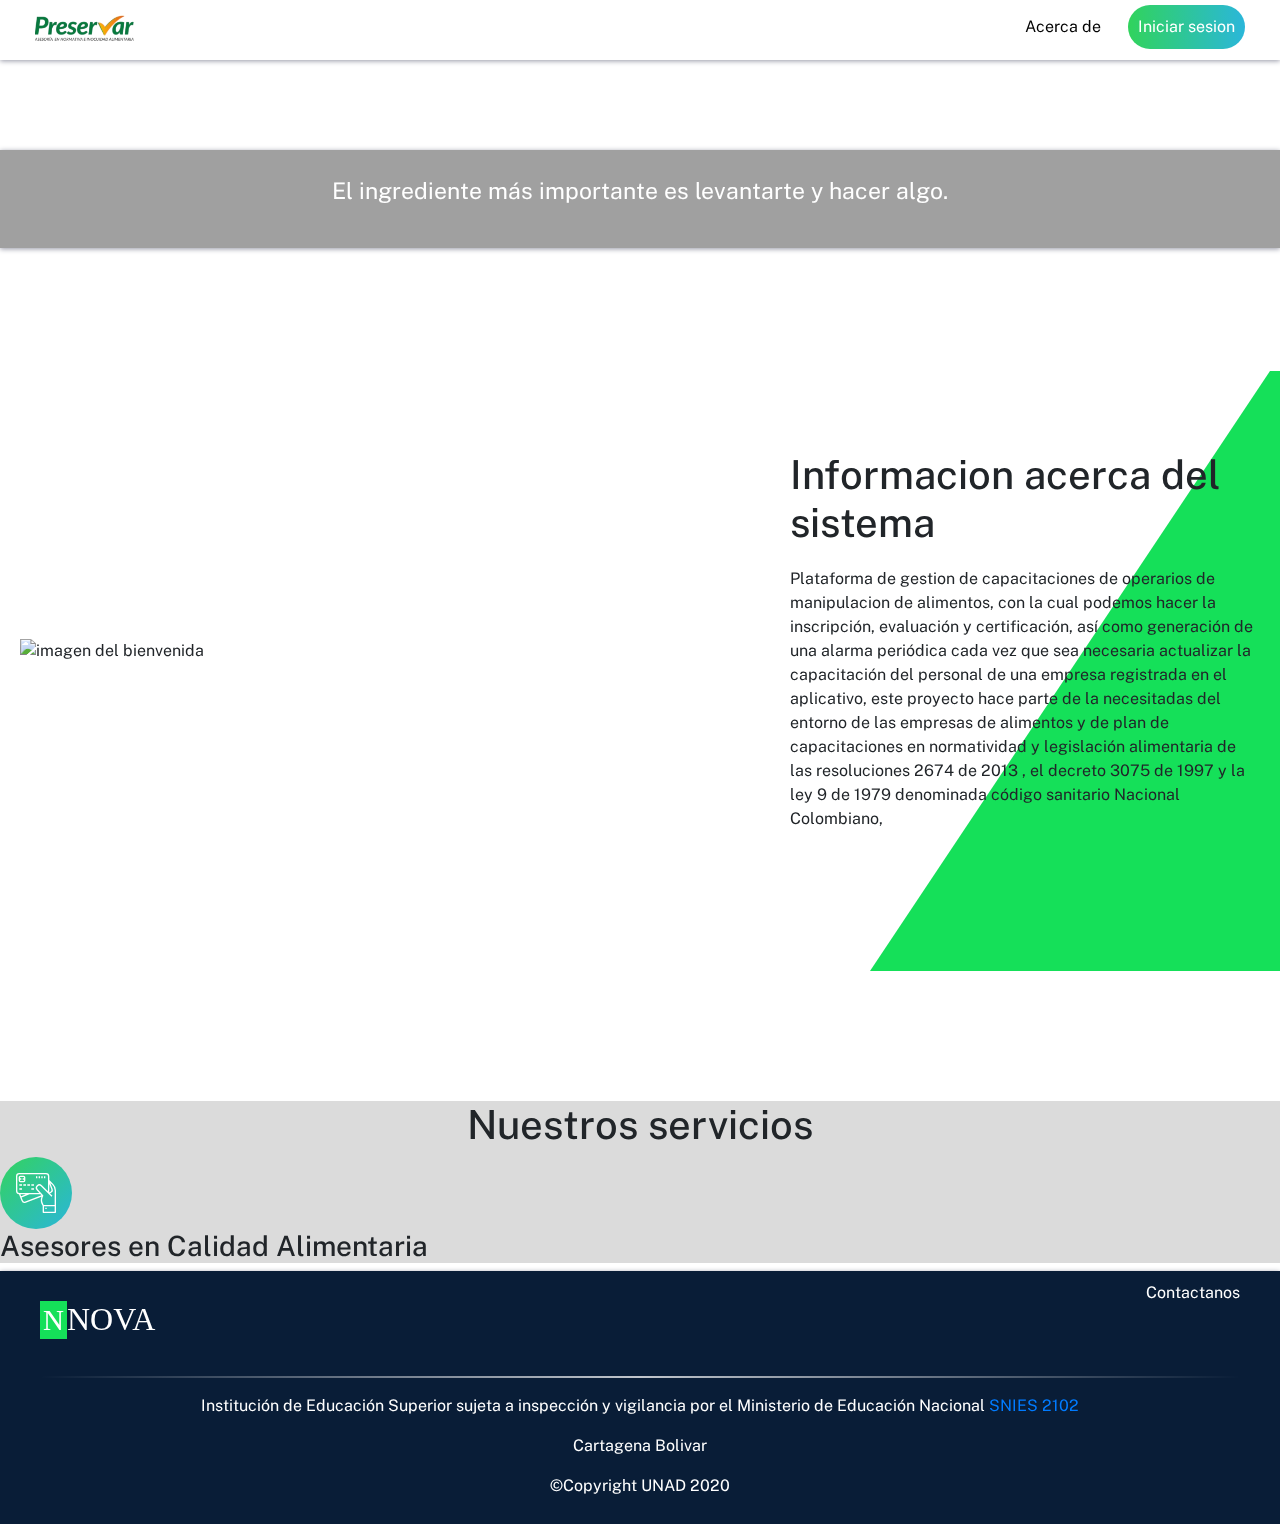
==== html/index.html @ 63d4e868 ".." ====
<!DOCTYPE html>
<html lang="en">

<head>
    <meta charset="UTF-8">
    <meta name="viewport" content="width=device-width, initial-scale=1.0">
    <!-- displays site properly based on user's device -->
    <meta name="description" content="Pagina de capacitaciones de manejo de alimentos">
    <meta name="author" content="NNOVA">
    <meta name="keywords" content="Capacitaciones de manejo de alimentos, empresas productoras de alimentos">
    <link rel="icon" type="image/png" sizes="32x32" href="../img/logo.png">
    <title>Acerca de .. </title>
    <!-- CDN DE DE LAS FUENTES DE GOOGLE -->
    <link href="https://fonts.googleapis.com/css2?family=Public+Sans:ital,wght@0,400;0,500;1,300;1,600&display=swap"
        rel="stylesheet">
    <!-- CDN DE FONTAWESOME -->
    <link rel="stylesheet" href="https://use.fontawesome.com/releases/v5.15.1/css/all.css"
        integrity="sha384-vp86vTRFVJgpjF9jiIGPEEqYqlDwgyBgEF109VFjmqGmIY/Y4HV4d3Gp2irVfcrp" crossorigin="anonymous">


    <!-- CDN DE BOOSTRAP -->
    <link rel="stylesheet" href="https://maxcdn.bootstrapcdn.com/bootstrap/4.5.2/css/bootstrap.min.css">
    <script src="https://ajax.googleapis.com/ajax/libs/jquery/3.5.1/jquery.min.js"></script>
    <script src="https://cdnjs.cloudflare.com/ajax/libs/popper.js/1.16.0/umd/popper.min.js"></script>
    <script src="https://maxcdn.bootstrapcdn.com/bootstrap/4.5.2/js/bootstrap.min.js"></script>
    <link rel="stylesheet" href="../css/pushbar.css">
    <!-- Mis estilos -->
    <link rel="stylesheet" href="../css/style.css">

</head>

<body>
    <header>
        <div class="logo">
            <picture>
                <img src="../img/logo.png" class="logoimg" alt="">
            </picture>
        </div>
        <a href="#" data-pushbar-target="mypushbar1" class="btn-salir">
            <svg id="ham" class="hamburgueza" xmlns="http://www.w3.org/2000/svg" width="24" height="11">
                <g fill="#2D314D" fill-rule="evenodd">
                    <path d="M0 0h24v1H0zM0 5h24v1H0zM0 10h24v1H0z" />
                </g>
            </svg>
        </a>
        <div id="telefono" data-pushbar-id="mypushbar1" data-pushbar-direction="left"
            class="pushbar pushbar-menu menu-bar">


            <div class="d-flex justify-content-between text-white">
                <div class="logo">
                    <picture>
                        <img src="../img/logo.png" class="logoimg" alt="">
                    </picture>
                </div>
                <button data-pushbar-close class="btn-menu"><i class="fas fa-chevron-left"></i></button>

            </div>
            <hr>
            <nav class="telefono" id="telefono">
                <ul>
                    <li><a href="index.html" class="text-white mb-4">Acerca de </a></li>
                    <li><a class="iniciar text-center" href="login.html">Iniciar sesion</a></li>
                </ul>

            </nav>
            <hr>
            <div class="sigmenu">
                <div>
                    <p class="contacta">Contactanos</p>
                </div>
                <div class="sig">

                    <a href="https://www.facebook.com/UniversidadUNAD" target="_blank"><i
                            class="fab fa-facebook-square"></i></a>
                    <a href="https://twitter.com/UniversidadUNAD" target="_blank"><i
                            class="fab fa-twitter-square"></i></a>
                    <a href="https://www.youtube.com/c/universidadunadTvUnadVirtual" target="_blank"><i
                            class="fab fa-youtube-square"></i></a>
                    <a href="https://www.instagram.com/universidadunad/" target="_blank"><i
                            class="fab fa-instagram-square"></i></a>
                </div>
            </div>
        </div>


        <nav class="destok" id="telefono">
            <ul>
                <li><a href="index.html">Acerca de</a></li>
                <li><a class="iniciar" href="login.html">Iniciar sesion</a></li>
            </ul>
        </nav>

    </header>
    <div class="lema">
        <div class="">
            <p>El ingrediente más importante es levantarte y hacer algo.</p>

        </div>

    </div>
    <div class="all-bienvenida">
        <div class="fnd-1"></div>
        <div class="imagen">
            <picture>
                <img src="../img/bie.jpg" alt="imagen del bienvenida">
            </picture>
        </div>
        <div class="descripcion">
            <h1>Informacion acerca del sistema</h1>
            <p>Plataforma de gestion de capacitaciones de operarios de manipulacion de alimentos, con la cual podemos
                hacer la inscripción, evaluación y certificación, así como generación de una alarma periódica cada vez
                que sea necesaria actualizar la capacitación del personal de una empresa registrada en el aplicativo,
                este proyecto hace parte de la necesitadas del entorno de las empresas de alimentos y de plan de
                capacitaciones en normatividad y legislación alimentaria de las resoluciones 2674 de 2013 , el decreto
                3075 de 1997 y la ley 9 de 1979 denominada código sanitario Nacional Colombiano,
            </p>
        </div>
    </div>
    <div class="servicios">
        <h1 class="text-center">Nuestros servicios</h1>
        <div class="">
            <svg xmlns="http://www.w3.org/2000/svg" width="72" height="72">
                <defs>
                    <linearGradient id="a" x1="0%" x2="99.58%" y1="0%" y2="99.58%">
                        <stop offset="0%" stop-color="#33D35E" />
                        <stop offset="100%" stop-color="#2AB6D9" />
                    </linearGradient>
                </defs>
                <g fill="none" fill-rule="evenodd">
                    <circle cx="36" cy="36" r="36" fill="url(#a)" />
                    <path fill="#FFF" fill-rule="nonzero"
                        d="M45.984 16a3.336 3.336 0 013.332 3.332v3.727l4.11 4.118a8.72 8.72 0 012.553 6.141v21.994a.666.666 0 01-.667.667H43.32a.666.666 0 01-.667-.667V48.84l-.382-.612a9.632 9.632 0 01-.83-8.553L25.799 45.7a3.332 3.332 0 01-4.307-1.91l-2.504-6.502A3.325 3.325 0 0116 33.99V19.332A3.336 3.336 0 0119.332 16zm8.662 33.316h-10.66v5.33h10.66v-5.33zm-7.996 1.332v1.333h-1.332v-1.333h1.332zm3.675-24.69l2.255 5.855a3.332 3.332 0 01-1.91 4.305l-.683.266 2.465 2.466-.942.942-10.618-10.615a2.222 2.222 0 00-3.209 3.073l5.46 5.957c.196.213.232.53.088.78a8.309 8.309 0 00.169 8.534l.289.462h10.957V33.318a7.379 7.379 0 00-2.162-5.198l-2.159-2.163zm-9.798 11.36H29.565v.004l-7.953 3.065 1.124 2.923a1.999 1.999 0 002.584 1.147l16.073-6.195-.866-.944zm-14.658.004h-5.44l.702 1.824 4.738-1.824zm20.115-19.99H19.332a2 2 0 00-2 2V33.99a2 2 0 002 2h19.974l-2.602-2.843a3.555 3.555 0 015.13-4.916l6.104 6.105c.025-.114.04-.23.045-.346V23.582l-.006-.015h.006v-4.235a2 2 0 00-1.999-2zm3.332 9.712v6.946a3.332 3.332 0 01-.282 1.333l1.156-.446a1.999 1.999 0 001.148-2.584l-2.022-5.25zm-27.32 4.281v1.333h-2.664v-1.333h2.665zm11.994 0v1.333h-2.665v-1.333h2.665zm-11.993-3.998v1.333h-2.665v-1.333h2.665zm3.998 0v1.333h-2.666v-1.333h2.666zm3.998 0v1.333h-2.666v-1.333h2.666zm3.997 0v1.333h-2.665v-1.333h2.665zm-10.394-8.662c.957 0 1.732.776 1.732 1.733v3.198c0 .957-.775 1.732-1.732 1.732h-3.198a1.732 1.732 0 01-1.733-1.732v-3.198c0-.957.776-1.733 1.733-1.733zm0 1.333h-3.198a.4.4 0 00-.4.4v.932h1.332v1.333h-1.332v.933c0 .22.179.4.4.4h3.198a.4.4 0 00.4-.4v-.933h-1.333V21.33h1.333v-.932a.4.4 0 00-.4-.4zm21.722-.666v1.998h-1.333v-1.998h1.333zm-2.666 0v1.998H41.32v-1.998h1.332zm-2.665 0v1.998h-1.332v-1.998h1.332zm-2.665 0v1.998h-1.333v-1.998h1.333z" />
                </g>
            </svg>
            <h3>Asesores en Calidad Alimentaria</h3>
        </div>

    </div>

    <footer>
        <div class="contactos">
            <div class="">
                <div class="logo">
                    <h2><span>N</span>NOVA</h2>
                </div>
            </div>
            <div>
                <div>
                    <p class="contacta">Contactanos</p>
                </div>
                <div class="sig">

                    <a href="https://www.facebook.com/UniversidadUNAD" target="_blank"><i
                            class="fab fa-facebook-square"></i></a>
                    <a href="https://twitter.com/UniversidadUNAD" target="_blank"><i
                            class="fab fa-twitter-square"></i></a>
                    <a href="https://www.youtube.com/c/universidadunadTvUnadVirtual" target="_blank"><i
                            class="fab fa-youtube-square"></i></a>
                    <a href="https://www.instagram.com/universidadunad/" target="_blank"><i
                            class="fab fa-instagram-square"></i></a>
                </div>
            </div>
        </div>
        <hr>
        <div class="datosuniversidad">
            <p>
                Institución de Educación Superior sujeta a inspección y vigilancia por el Ministerio de Educación
                Nacional
                <a href="#">SNIES 2102</a>
            </p>
            <p>
                Cartagena Bolivar
            </p>
            <p>
                ©Copyright UNAD 2020
            </p>
        </div>
    </footer>
    <script src="../js/main.js"></script>
    <script src="../js/pushbar.js"></script>
    <script>
        const pushbar = new Pushbar({
            blur: true,
            overlay: true
        });

    </script>
</body>

</html>
---- css/pushbar.css ----
html.pushbar_locked {
    overflow: hidden;
    -ms-touch-action: none;
    touch-action: none;
}

.pushbar_locked .pushbar_main_content.pushbar_blur {
    filter: blur(15px);
}

.pushbar_overlay {
    z-index: -999;
    position: fixed;
    width: 100%;
    height: 100%;
    top: 0;
    left: 0;
    will-change: opacity;
    transition: opacity 0.5s ease;
    opacity: 0;
    background: #4e4b4b;
}

html.pushbar_locked .pushbar_overlay {
    opacity: 0.8;
    z-index: 999;
}

[data-pushbar-id] {
    z-index: 1000;
    position: fixed;
    overflow-y: auto;
    will-change: transform;
    transition: transform 0.5s ease;
    padding: 20px;
    background-color: #091D37;
    color: white;
}

[data-pushbar-direction="left"][data-pushbar-id], [data-pushbar-direction="right"][data-pushbar-id] {
    top: 0;
    width: 256px;
    max-width: 100%;
    height: 100%;
}

[data-pushbar-direction="top"][data-pushbar-id], [data-pushbar-direction="bottom"][data-pushbar-id] {
    left: 0;
    width: 100%;
    min-height: 150px;
}

[data-pushbar-direction="left"][data-pushbar-id] {
    left: 0;
    transform: translateZ(0) translateX(-100%);
}

[data-pushbar-direction="right"][data-pushbar-id] {
    right: 0;
    transform: translateZ(0) translateX(100%);
}

[data-pushbar-direction="top"][data-pushbar-id] {
    top: 0;
    transform: translateZ(0) translateY(-100%);
}

[data-pushbar-direction="bottom"][data-pushbar-id] {
    bottom: 0;
    transform: translateZ(0) translateY(100%);
}

[data-pushbar-id].opened {
    display: block;
    transform: translateX(0px) translateY(0px);
}
---- css/style.css ----
* {
  padding: 0;
  margin: 0;
  box-sizing: border-box;
  font-family: "Public Sans", sans-serif;
}
:root {
  --colorGeneral: hsl(140, 83%, 48%);
  --colorGeneralHover: hsl(140, 66%, 29%);
}
html,
body {
  height: 100%;
}
/* COMINEZO DE ESTILOS DE LA HEADER  Y EL NAV */
header {
  display: flex;
  padding: 15px 35px;
  height: 60px;
  width: 100%;
  z-index: 1000;
  position: sticky;
  top: 0;
  background-color: white;
  align-items: center;
  justify-content: space-between;
  box-shadow: 0px 1px 5px hsl(233, 8%, 62%);
}
.logoimg{
  width: 100px;
}
.logo h2,
span {
  font-family: "Times New Roman", Times, serif;
}

.logo span {
  padding: 3px;
  color: white;
  font-size: 29px;
  background-color: var(--colorGeneral);
}
ul {
  margin-top: 10px;
  list-style: none;
  display: flex;
  align-items: center;
}

ul li a {
  text-decoration: none;
  color: rgb(2, 2, 2);
  display: block;
  margin-right: 23px;

  padding: 7px;
  transition: 0.5s;
  margin: 0 auto;
}
a,
a:hover {
  text-decoration: none;
}
ul li a:hover {
  background-color: var(--colorGeneral);
  color: white;
}
.iniciar {
  color: white;
  margin-left: 20px;
  padding: 10px;
  border-radius: 50px;
  background: linear-gradient(to right, hsl(136, 65%, 51%), hsl(192, 70%, 51%));
}

/* FIN ESTILOS */

/* ESTILOS DEL LA BIENNVENIDA */
.all-bienvenida {
  display: flex;
  align-items: center;
  justify-content: space-between;
  padding: 20px;
  overflow: hidden;
  position: relative;
  height: 100%;
  margin-top: -47px;
}
.imagen picture img {
  width: 100%;
  z-index: 1000 !important;
}
.descripcion {
  z-index: 900;
  padding-left: 30px;
  max-width: 500px;
}
.descripcion h1 {
  margin-bottom: 20px;
}
.descripcion p {
  margin-bottom: 20px;
}
.fnd-1 {
  padding: 20px;
  /* background:linear-gradient(to right, hsl(136, 65%, 51%), hsl(192, 70%, 51%)); */
  position: absolute;
  /* border-radius: 600px 0px 20px 600px; */
  height: 300px;
  width: 400px;
  right: 0;
  z-index: 1;
  right: -30px;
  border-left: 400px solid transparent;
  border-right: 0px solid transparent;
  border-bottom: 600px solid var(--colorGeneral);
}

.btn-salir {
  display: none;
}

.lema {
  margin-top: 90px;
  padding: 49px;
  background-image: url("../img/bg1.jpg");
  background-attachment: fixed;
  box-shadow: 0px 1px 5px hsl(233, 8%, 62%);
  position: relative;
}
.lema div {
  position: absolute;
  top: 0;
  left: 0;
  bottom: 0;
  right: 0;
  background-color: rgba(17, 17, 17, 0.4);
  display: flex;
  justify-content: center;
  align-items: center;
  color: white;
  font-size: 23px;
  padding: 20px;
}
footer {
  box-shadow: 0px 1px 5px hsl(233, 8%, 62%);
  padding: 10px 40px;
  background-color: #091d37;
  color: white;
}
.datosuniversidad {
  text-align: center;
}
hr {
  border: 0;
  height: 2px;
  margin-top: 10px;
  background: linear-gradient(
    to left,
    rgba(255, 255, 255, 0),
    rgba(255, 255, 255, 0.75),
    rgba(255, 255, 255, 0)
  );
}
footer .contactos {
  display: flex;
  justify-content: space-between;
  align-items: center;
}
.sigmenu {
  margin-top: 30px;
}
.sig a {
  font-size: 30px;
  text-decoration: none;
  color: var(--colorGeneral);
  margin-right: 5px;
}
.sig a:hover {
  color: gray;
}
.menu-bar {
  padding: 20px;
  background-color: #091d37;
}
.btn-menu {
  background: none;
  color: white;
  border: none;
  font-size: 20px;
}
.servicios{
  background-color:rgba(184, 183, 183, .5) ;
}
@media screen and (max-width: 900px) {
  .telefono ul {
    display: block;
    color: white;
  }
  .telefono {
    margin-top: 30px;
  }
  .iniciar {
    margin: 0;
  }
  .btn-salir {
    display: block;
  }
  .destok {
    display: none;
  }
  .all-bienvenida {
    display: block;
    margin-top: 10px;
  }
  .descripcion {
    margin: 0 auto;
    margin-top: 70px;
    padding-left: 0px;
    margin-bottom: 20px;
  }
  .fnd-1 {
    display: none;
  }
  footer {
    margin-top: 70px;
  }
}


/* LOGIN */

.setInicio {
  

    padding: 70px;
    height: 450px;
  
    position: relative;
  
    display: flex;
  
    justify-content: center;
    background-image: url(../img/ali.JPG);
    background-size: cover;
    background-repeat: no-repeat;
  }
  .registrate{
    text-decoration: underline;
    margin-bottom: 2px;
  }
  .grande{
    width: 90%;
    opacity: 0;
  }
  .setInicio .inicio{
    
    position: absolute;
    top: 0;
    bottom: 0;
    right: 0;
    left: 0;
    padding: 20px;
    padding-top: 30px;  
    background-color: rgba(0, 0, 0, .8);
  }
  .label{
     font-size: 20px;
  }
  
  .bienvenida {
    display: block;
  }
  
  
  .error {
    color: red;
    font-weight: 700;
  }
  
  .bg-1 {
    position: fixed;
    left: -80px;
    bottom: 0;
  }
  
  .icono1,
  .icono2 {
    color: white;
    border: none;
    background-color: var(--colorGeneral);
  }
  
  .container-inicio {
    display: flex;
    margin: 0 auto;
    justify-content: center;
    flex-direction: column;
    align-items: center;
    margin-top: 90px;
    
  
  }
  .cont-bienvenida img{
    display: block;
  }
  .contenedor{
    display: flex;
    margin: 0 auto;
    justify-content: center;
    align-items: center;
    box-shadow: 1px 1px 4px gray;
  }
  
  input[type="submit"] {
    display: block;
    margin: 0 auto;
    background-color: var(--colorGeneral);
    color: white;
    margin-top: 30px;
    font-size: 20px;
  }
  .setInicio input[type="text"],.pass{
    background: none;
  
    border: none;
    color:white;
    border-bottom: 2px solid white;
    
    
  }
  .setInicio input[type="text"],.pass:focus{
    outline:none !important;
    outline-width: 0 !important;
    background: none;
  
  }
  
  input[type="button"] {
    display: block;
    width: 70%;
    margin: 0 auto;
    background-color: var(--colorPredeteminado);
    color: white;
    border-radius: 20px;
    margin-top: 30px;
    font-size: 20px;
  }
  .ingreso {
    font-size: 20px;
    color: white;
    text-decoration: none;
  }
  
  input[type="submit"]:hover {
    background-color: var(--colorGeneralHover);
    color: white;
  }
  .inicio{
      position: relative;
  }
  .circulo{
      height: 100px;
      width: 100px;
      border-radius: 300px;
      background-color: rgb(12, 12, 12);
      position: absolute;
      top: -70px;
      display: flex;
      align-items: center;
      justify-content: center;
color: white;
box-shadow: 2px 1px 4px white;
      left: 165px;
      font-size: 70px;
  }
  
@media screen and (max-width: 980px) {

    .bienvenida {
      display: none;
      width: 100%;
      -o-object-fit: cover;
      object-fit: cover;
      height: 200px;
      margin-bottom: 120px;
    }
    .setInicio{
      width: 95%;
    }
    .contenedor{
      box-shadow: none;
    }
    
  }
  @media screen and (max-width: 400px) {
    footer .contactos {
      display: block;
    }
    .datosuniversidad {
      text-align: left;
    }
    .circulo{
     
      top: -70px;
      left: 135px;
      font-size: 70px;
  }
  
  }
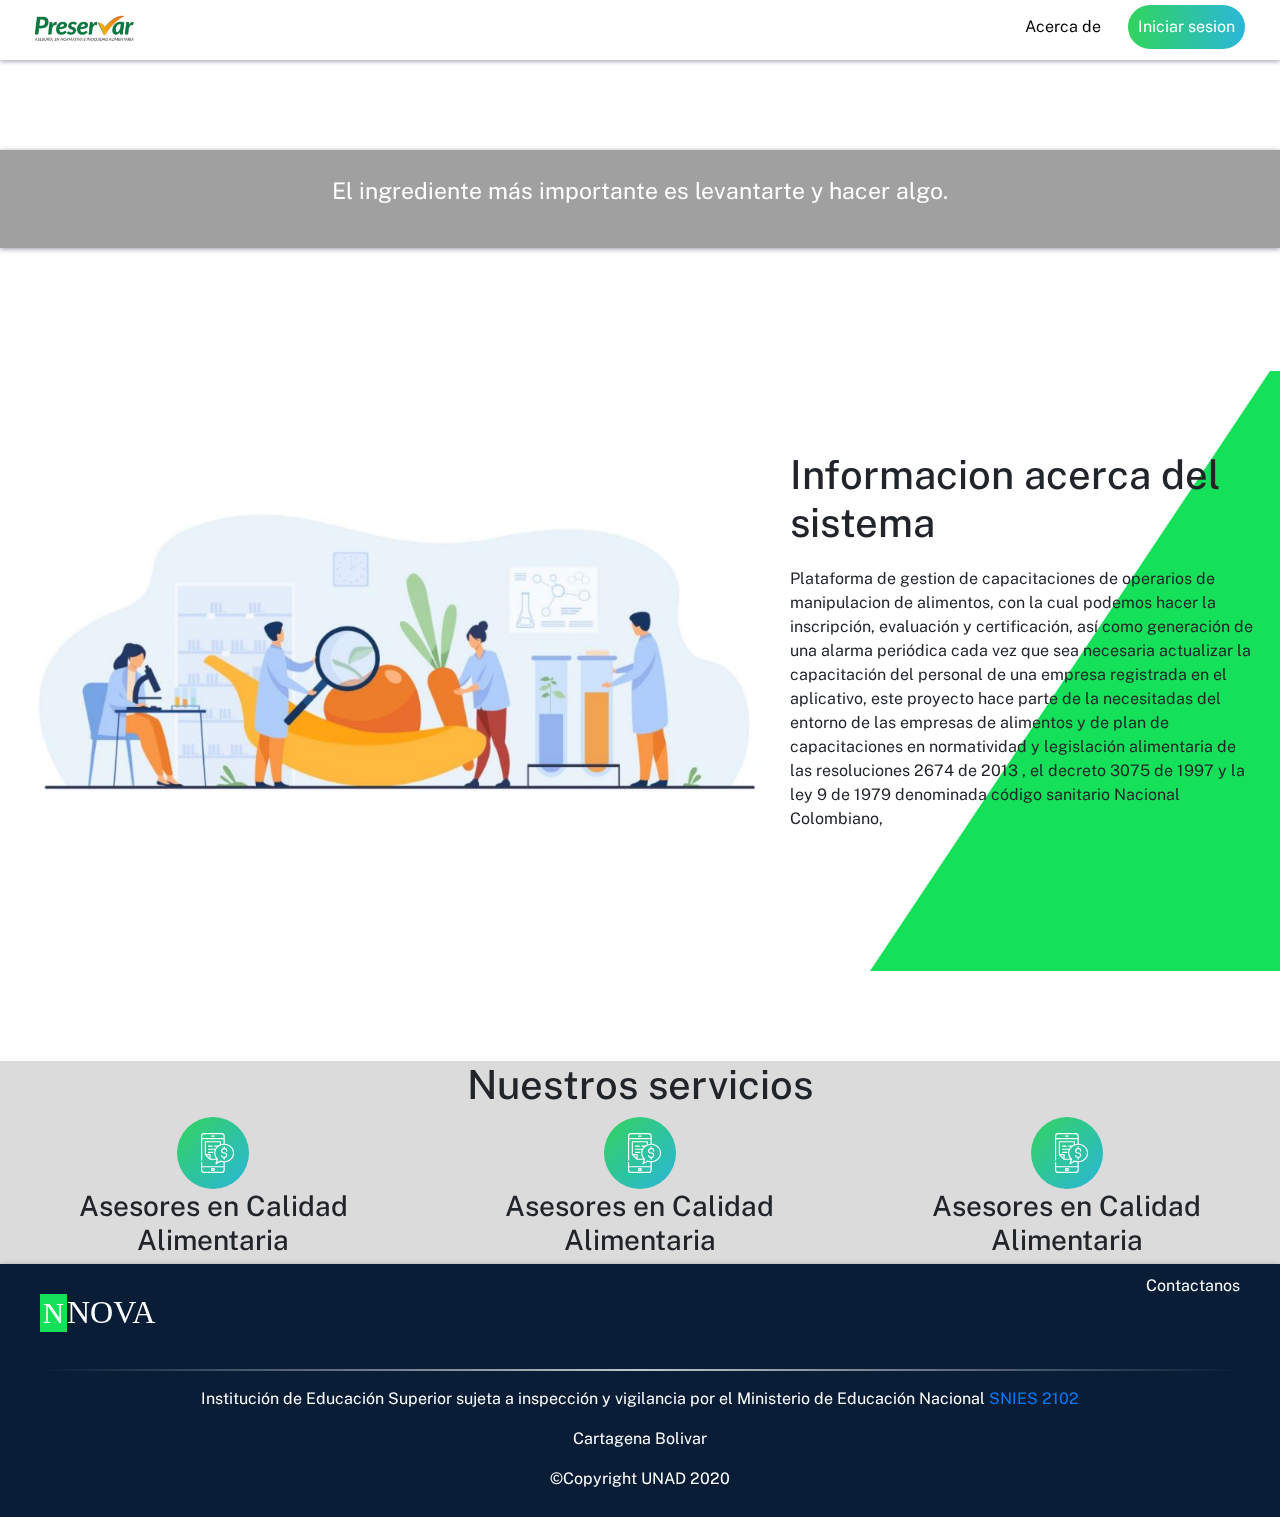
==== commit 66141174: ".." ====
--- a/html/index.html
+++ b/html/index.html
@@ -95,15 +95,13 @@
     <div class="lema">
         <div class="">
             <p>El ingrediente más importante es levantarte y hacer algo.</p>
-
-        </div>
-
+        </div>
     </div>
     <div class="all-bienvenida">
         <div class="fnd-1"></div>
         <div class="imagen">
             <picture>
-                <img src="../img/bie.jpg" alt="imagen del bienvenida">
+                <img src="../img/bie.JPG" alt="imagen de bienvenida">
             </picture>
         </div>
         <div class="descripcion">
@@ -119,22 +117,58 @@
     </div>
     <div class="servicios">
         <h1 class="text-center">Nuestros servicios</h1>
-        <div class="">
-            <svg xmlns="http://www.w3.org/2000/svg" width="72" height="72">
-                <defs>
-                    <linearGradient id="a" x1="0%" x2="99.58%" y1="0%" y2="99.58%">
-                        <stop offset="0%" stop-color="#33D35E" />
-                        <stop offset="100%" stop-color="#2AB6D9" />
-                    </linearGradient>
-                </defs>
-                <g fill="none" fill-rule="evenodd">
-                    <circle cx="36" cy="36" r="36" fill="url(#a)" />
-                    <path fill="#FFF" fill-rule="nonzero"
-                        d="M45.984 16a3.336 3.336 0 013.332 3.332v3.727l4.11 4.118a8.72 8.72 0 012.553 6.141v21.994a.666.666 0 01-.667.667H43.32a.666.666 0 01-.667-.667V48.84l-.382-.612a9.632 9.632 0 01-.83-8.553L25.799 45.7a3.332 3.332 0 01-4.307-1.91l-2.504-6.502A3.325 3.325 0 0116 33.99V19.332A3.336 3.336 0 0119.332 16zm8.662 33.316h-10.66v5.33h10.66v-5.33zm-7.996 1.332v1.333h-1.332v-1.333h1.332zm3.675-24.69l2.255 5.855a3.332 3.332 0 01-1.91 4.305l-.683.266 2.465 2.466-.942.942-10.618-10.615a2.222 2.222 0 00-3.209 3.073l5.46 5.957c.196.213.232.53.088.78a8.309 8.309 0 00.169 8.534l.289.462h10.957V33.318a7.379 7.379 0 00-2.162-5.198l-2.159-2.163zm-9.798 11.36H29.565v.004l-7.953 3.065 1.124 2.923a1.999 1.999 0 002.584 1.147l16.073-6.195-.866-.944zm-14.658.004h-5.44l.702 1.824 4.738-1.824zm20.115-19.99H19.332a2 2 0 00-2 2V33.99a2 2 0 002 2h19.974l-2.602-2.843a3.555 3.555 0 015.13-4.916l6.104 6.105c.025-.114.04-.23.045-.346V23.582l-.006-.015h.006v-4.235a2 2 0 00-1.999-2zm3.332 9.712v6.946a3.332 3.332 0 01-.282 1.333l1.156-.446a1.999 1.999 0 001.148-2.584l-2.022-5.25zm-27.32 4.281v1.333h-2.664v-1.333h2.665zm11.994 0v1.333h-2.665v-1.333h2.665zm-11.993-3.998v1.333h-2.665v-1.333h2.665zm3.998 0v1.333h-2.666v-1.333h2.666zm3.998 0v1.333h-2.666v-1.333h2.666zm3.997 0v1.333h-2.665v-1.333h2.665zm-10.394-8.662c.957 0 1.732.776 1.732 1.733v3.198c0 .957-.775 1.732-1.732 1.732h-3.198a1.732 1.732 0 01-1.733-1.732v-3.198c0-.957.776-1.733 1.733-1.733zm0 1.333h-3.198a.4.4 0 00-.4.4v.932h1.332v1.333h-1.332v.933c0 .22.179.4.4.4h3.198a.4.4 0 00.4-.4v-.933h-1.333V21.33h1.333v-.932a.4.4 0 00-.4-.4zm21.722-.666v1.998h-1.333v-1.998h1.333zm-2.666 0v1.998H41.32v-1.998h1.332zm-2.665 0v1.998h-1.332v-1.998h1.332zm-2.665 0v1.998h-1.333v-1.998h1.333z" />
-                </g>
-            </svg>
-            <h3>Asesores en Calidad Alimentaria</h3>
-        </div>
+        <div class="c-servicios">
+            <div class="text-center">
+                <svg xmlns="http://www.w3.org/2000/svg" width="72" height="72">
+                    <defs>
+                        <linearGradient id="a" x1="0%" x2="99.58%" y1="0%" y2="99.58%">
+                            <stop offset="0%" stop-color="#33D35E" />
+                            <stop offset="100%" stop-color="#2AB6D9" />
+                        </linearGradient>
+                    </defs>
+                    <g fill="none" fill-rule="evenodd">
+                        <circle cx="36" cy="36" r="36" fill="url(#a)" />
+                        <path fill="#FFF" fill-rule="nonzero"
+                            d="M44.633 16a3.096 3.096 0 013.092 3.092v7.57c5.23.286 9.393 4.365 9.393 9.338 0 4.973-4.162 9.052-9.393 9.338v7.57A3.095 3.095 0 0144.633 56H27.099a3.095 3.095 0 01-3.092-3.092v-7.24a.587.587 0 111.174 0v3.522h21.37v-3.852a10.479 10.479 0 01-2.89-.568l-4.383 2.391c-.466.254-1.013-.22-.833-.716l1.308-3.596h-6.705a.592.592 0 01-.415-.172l-4.697-4.696a.593.593 0 01-.172-.415V24.728c0-.324.263-.587.587-.587h15.03c.324 0 .587.263.587.587v2.402c.819-.258 1.685-.419 2.583-.468v-4.478H25.18v20.704a.587.587 0 11-1.174 0V19.092A3.096 3.096 0 0127.099 16zm1.918 34.364H25.18v2.544a1.92 1.92 0 001.918 1.918h17.534a1.92 1.92 0 001.918-1.918v-2.544zm-9.433.705c.325 0 .587.262.587.587v1.878a.587.587 0 01-.587.587h-2.505a.587.587 0 01-.587-.587v-1.878c0-.325.263-.587.587-.587zm-.587 1.174h-1.33v.704h1.33v-.704zM47.138 27.82c-4.856 0-8.806 3.67-8.806 8.18 0 2.217.94 4.293 2.647 5.846.177.16.239.41.157.635l-1.056 2.905 3.251-1.773a.587.587 0 01.49-.034 9.343 9.343 0 003.317.601c4.856 0 8.806-3.67 8.806-8.18s-3.95-8.18-8.806-8.18zm0 1.33c.324 0 .587.264.587.588v1.291h.04a2.469 2.469 0 012.465 2.466v.626a.587.587 0 11-1.174 0v-.626c0-.712-.58-1.291-1.292-1.291h-.94c-.884 0-1.604.72-1.604 1.604 0 .885.72 1.605 1.605 1.605h.626a2.782 2.782 0 012.779 2.779c0 1.44-1.1 2.627-2.505 2.765v1.305a.587.587 0 11-1.174 0v-1.291h-.04a2.469 2.469 0 01-2.465-2.466.587.587 0 111.174 0c0 .712.58 1.291 1.292 1.291h.939c.885 0 1.605-.72 1.605-1.604 0-.885-.72-1.605-1.605-1.605h-.626a2.782 2.782 0 01-2.78-2.779c0-1.44 1.102-2.627 2.506-2.765v-1.305c0-.324.263-.587.587-.587zm-4.345-3.835H28.938v11.663h4.11c.324 0 .587.263.587.588v4.11h5.567c-1.327-1.622-2.044-3.593-2.044-5.676 0-1.112.208-2.18.59-3.17h-6.266a.587.587 0 110-1.174h6.82c.399-.711.893-1.369 1.466-1.957h-2.023a.587.587 0 110-1.174h3.13c.076 0 .148.014.214.04.53-.38 1.1-.71 1.704-.985v-2.265zM32.461 38.153h-2.692l2.692 2.692v-2.692zm3.405-3.366a.587.587 0 110 1.174h-4.384a.587.587 0 110-1.174zm-.626-6.263a.587.587 0 110 1.175h-3.758a.587.587 0 110-1.175zm9.393-11.35H27.099a1.92 1.92 0 00-1.918 1.918v1.918h21.37v-1.918a1.92 1.92 0 00-1.918-1.918zm-7.515 1.33a.587.587 0 110 1.175h-2.505a.587.587 0 110-1.174z" />
+                    </g>
+                </svg>
+                <h3>Asesores en Calidad Alimentaria</h3>
+            </div>
+            <div class="text-center">
+                <svg xmlns="http://www.w3.org/2000/svg" width="72" height="72">
+                    <defs>
+                        <linearGradient id="a" x1="0%" x2="99.58%" y1="0%" y2="99.58%">
+                            <stop offset="0%" stop-color="#33D35E" />
+                            <stop offset="100%" stop-color="#2AB6D9" />
+                        </linearGradient>
+                    </defs>
+                    <g fill="none" fill-rule="evenodd">
+                        <circle cx="36" cy="36" r="36" fill="url(#a)" />
+                        <path fill="#FFF" fill-rule="nonzero"
+                            d="M44.633 16a3.096 3.096 0 013.092 3.092v7.57c5.23.286 9.393 4.365 9.393 9.338 0 4.973-4.162 9.052-9.393 9.338v7.57A3.095 3.095 0 0144.633 56H27.099a3.095 3.095 0 01-3.092-3.092v-7.24a.587.587 0 111.174 0v3.522h21.37v-3.852a10.479 10.479 0 01-2.89-.568l-4.383 2.391c-.466.254-1.013-.22-.833-.716l1.308-3.596h-6.705a.592.592 0 01-.415-.172l-4.697-4.696a.593.593 0 01-.172-.415V24.728c0-.324.263-.587.587-.587h15.03c.324 0 .587.263.587.587v2.402c.819-.258 1.685-.419 2.583-.468v-4.478H25.18v20.704a.587.587 0 11-1.174 0V19.092A3.096 3.096 0 0127.099 16zm1.918 34.364H25.18v2.544a1.92 1.92 0 001.918 1.918h17.534a1.92 1.92 0 001.918-1.918v-2.544zm-9.433.705c.325 0 .587.262.587.587v1.878a.587.587 0 01-.587.587h-2.505a.587.587 0 01-.587-.587v-1.878c0-.325.263-.587.587-.587zm-.587 1.174h-1.33v.704h1.33v-.704zM47.138 27.82c-4.856 0-8.806 3.67-8.806 8.18 0 2.217.94 4.293 2.647 5.846.177.16.239.41.157.635l-1.056 2.905 3.251-1.773a.587.587 0 01.49-.034 9.343 9.343 0 003.317.601c4.856 0 8.806-3.67 8.806-8.18s-3.95-8.18-8.806-8.18zm0 1.33c.324 0 .587.264.587.588v1.291h.04a2.469 2.469 0 012.465 2.466v.626a.587.587 0 11-1.174 0v-.626c0-.712-.58-1.291-1.292-1.291h-.94c-.884 0-1.604.72-1.604 1.604 0 .885.72 1.605 1.605 1.605h.626a2.782 2.782 0 012.779 2.779c0 1.44-1.1 2.627-2.505 2.765v1.305a.587.587 0 11-1.174 0v-1.291h-.04a2.469 2.469 0 01-2.465-2.466.587.587 0 111.174 0c0 .712.58 1.291 1.292 1.291h.939c.885 0 1.605-.72 1.605-1.604 0-.885-.72-1.605-1.605-1.605h-.626a2.782 2.782 0 01-2.78-2.779c0-1.44 1.102-2.627 2.506-2.765v-1.305c0-.324.263-.587.587-.587zm-4.345-3.835H28.938v11.663h4.11c.324 0 .587.263.587.588v4.11h5.567c-1.327-1.622-2.044-3.593-2.044-5.676 0-1.112.208-2.18.59-3.17h-6.266a.587.587 0 110-1.174h6.82c.399-.711.893-1.369 1.466-1.957h-2.023a.587.587 0 110-1.174h3.13c.076 0 .148.014.214.04.53-.38 1.1-.71 1.704-.985v-2.265zM32.461 38.153h-2.692l2.692 2.692v-2.692zm3.405-3.366a.587.587 0 110 1.174h-4.384a.587.587 0 110-1.174zm-.626-6.263a.587.587 0 110 1.175h-3.758a.587.587 0 110-1.175zm9.393-11.35H27.099a1.92 1.92 0 00-1.918 1.918v1.918h21.37v-1.918a1.92 1.92 0 00-1.918-1.918zm-7.515 1.33a.587.587 0 110 1.175h-2.505a.587.587 0 110-1.174z" />
+                    </g>
+                </svg>
+                <h3>Asesores en Calidad Alimentaria</h3>
+            </div>
+            <div class="text-center">
+                <svg xmlns="http://www.w3.org/2000/svg" width="72" height="72">
+                    <defs>
+                        <linearGradient id="a" x1="0%" x2="99.58%" y1="0%" y2="99.58%">
+                            <stop offset="0%" stop-color="#33D35E" />
+                            <stop offset="100%" stop-color="#2AB6D9" />
+                        </linearGradient>
+                    </defs>
+                    <g fill="none" fill-rule="evenodd">
+                        <circle cx="36" cy="36" r="36" fill="url(#a)" />
+                        <path fill="#FFF" fill-rule="nonzero"
+                            d="M44.633 16a3.096 3.096 0 013.092 3.092v7.57c5.23.286 9.393 4.365 9.393 9.338 0 4.973-4.162 9.052-9.393 9.338v7.57A3.095 3.095 0 0144.633 56H27.099a3.095 3.095 0 01-3.092-3.092v-7.24a.587.587 0 111.174 0v3.522h21.37v-3.852a10.479 10.479 0 01-2.89-.568l-4.383 2.391c-.466.254-1.013-.22-.833-.716l1.308-3.596h-6.705a.592.592 0 01-.415-.172l-4.697-4.696a.593.593 0 01-.172-.415V24.728c0-.324.263-.587.587-.587h15.03c.324 0 .587.263.587.587v2.402c.819-.258 1.685-.419 2.583-.468v-4.478H25.18v20.704a.587.587 0 11-1.174 0V19.092A3.096 3.096 0 0127.099 16zm1.918 34.364H25.18v2.544a1.92 1.92 0 001.918 1.918h17.534a1.92 1.92 0 001.918-1.918v-2.544zm-9.433.705c.325 0 .587.262.587.587v1.878a.587.587 0 01-.587.587h-2.505a.587.587 0 01-.587-.587v-1.878c0-.325.263-.587.587-.587zm-.587 1.174h-1.33v.704h1.33v-.704zM47.138 27.82c-4.856 0-8.806 3.67-8.806 8.18 0 2.217.94 4.293 2.647 5.846.177.16.239.41.157.635l-1.056 2.905 3.251-1.773a.587.587 0 01.49-.034 9.343 9.343 0 003.317.601c4.856 0 8.806-3.67 8.806-8.18s-3.95-8.18-8.806-8.18zm0 1.33c.324 0 .587.264.587.588v1.291h.04a2.469 2.469 0 012.465 2.466v.626a.587.587 0 11-1.174 0v-.626c0-.712-.58-1.291-1.292-1.291h-.94c-.884 0-1.604.72-1.604 1.604 0 .885.72 1.605 1.605 1.605h.626a2.782 2.782 0 012.779 2.779c0 1.44-1.1 2.627-2.505 2.765v1.305a.587.587 0 11-1.174 0v-1.291h-.04a2.469 2.469 0 01-2.465-2.466.587.587 0 111.174 0c0 .712.58 1.291 1.292 1.291h.939c.885 0 1.605-.72 1.605-1.604 0-.885-.72-1.605-1.605-1.605h-.626a2.782 2.782 0 01-2.78-2.779c0-1.44 1.102-2.627 2.506-2.765v-1.305c0-.324.263-.587.587-.587zm-4.345-3.835H28.938v11.663h4.11c.324 0 .587.263.587.588v4.11h5.567c-1.327-1.622-2.044-3.593-2.044-5.676 0-1.112.208-2.18.59-3.17h-6.266a.587.587 0 110-1.174h6.82c.399-.711.893-1.369 1.466-1.957h-2.023a.587.587 0 110-1.174h3.13c.076 0 .148.014.214.04.53-.38 1.1-.71 1.704-.985v-2.265zM32.461 38.153h-2.692l2.692 2.692v-2.692zm3.405-3.366a.587.587 0 110 1.174h-4.384a.587.587 0 110-1.174zm-.626-6.263a.587.587 0 110 1.175h-3.758a.587.587 0 110-1.175zm9.393-11.35H27.099a1.92 1.92 0 00-1.918 1.918v1.918h21.37v-1.918a1.92 1.92 0 00-1.918-1.918zm-7.515 1.33a.587.587 0 110 1.175h-2.505a.587.587 0 110-1.174z" />
+                    </g>
+                </svg>
+                <h3>Asesores en Calidad Alimentaria</h3>
+            </div>
+
+        </div>
+
 
     </div>
 
--- a/css/style.css
+++ b/css/style.css
@@ -191,6 +191,11 @@
 }
 .servicios{
   background-color:rgba(184, 183, 183, .5) ;
+  margin-top: -40px;
+}
+.c-servicios{
+  display:grid;
+  grid-template-columns: 1fr 1fr 1fr;
 }
 @media screen and (max-width: 900px) {
   .telefono ul {
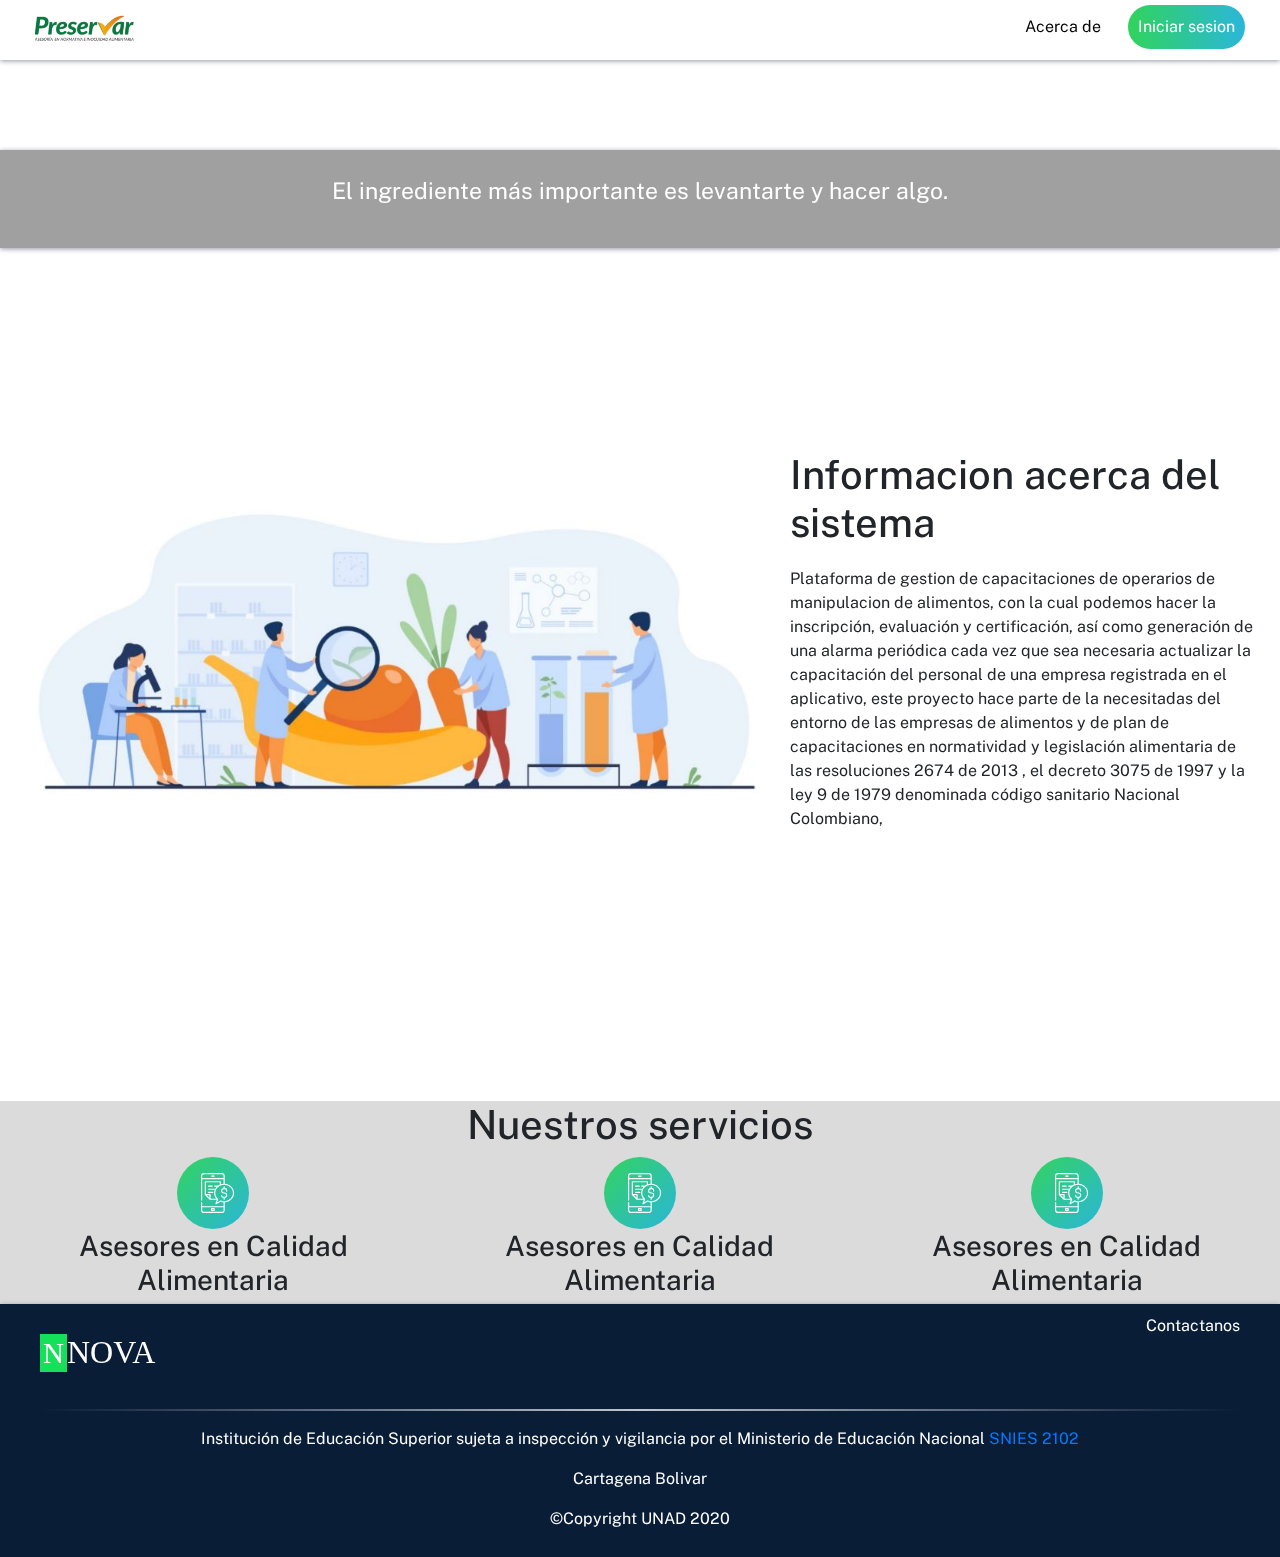
==== commit dfc5a668: ".." ====
--- a/html/index.html
+++ b/html/index.html
@@ -98,7 +98,7 @@
         </div>
     </div>
     <div class="all-bienvenida">
-        <div class="fnd-1"></div>
+
         <div class="imagen">
             <picture>
                 <img src="../img/bie.JPG" alt="imagen de bienvenida">
--- a/css/style.css
+++ b/css/style.css
@@ -191,7 +191,7 @@
 }
 .servicios{
   background-color:rgba(184, 183, 183, .5) ;
-  margin-top: -40px;
+  
 }
 .c-servicios{
   display:grid;
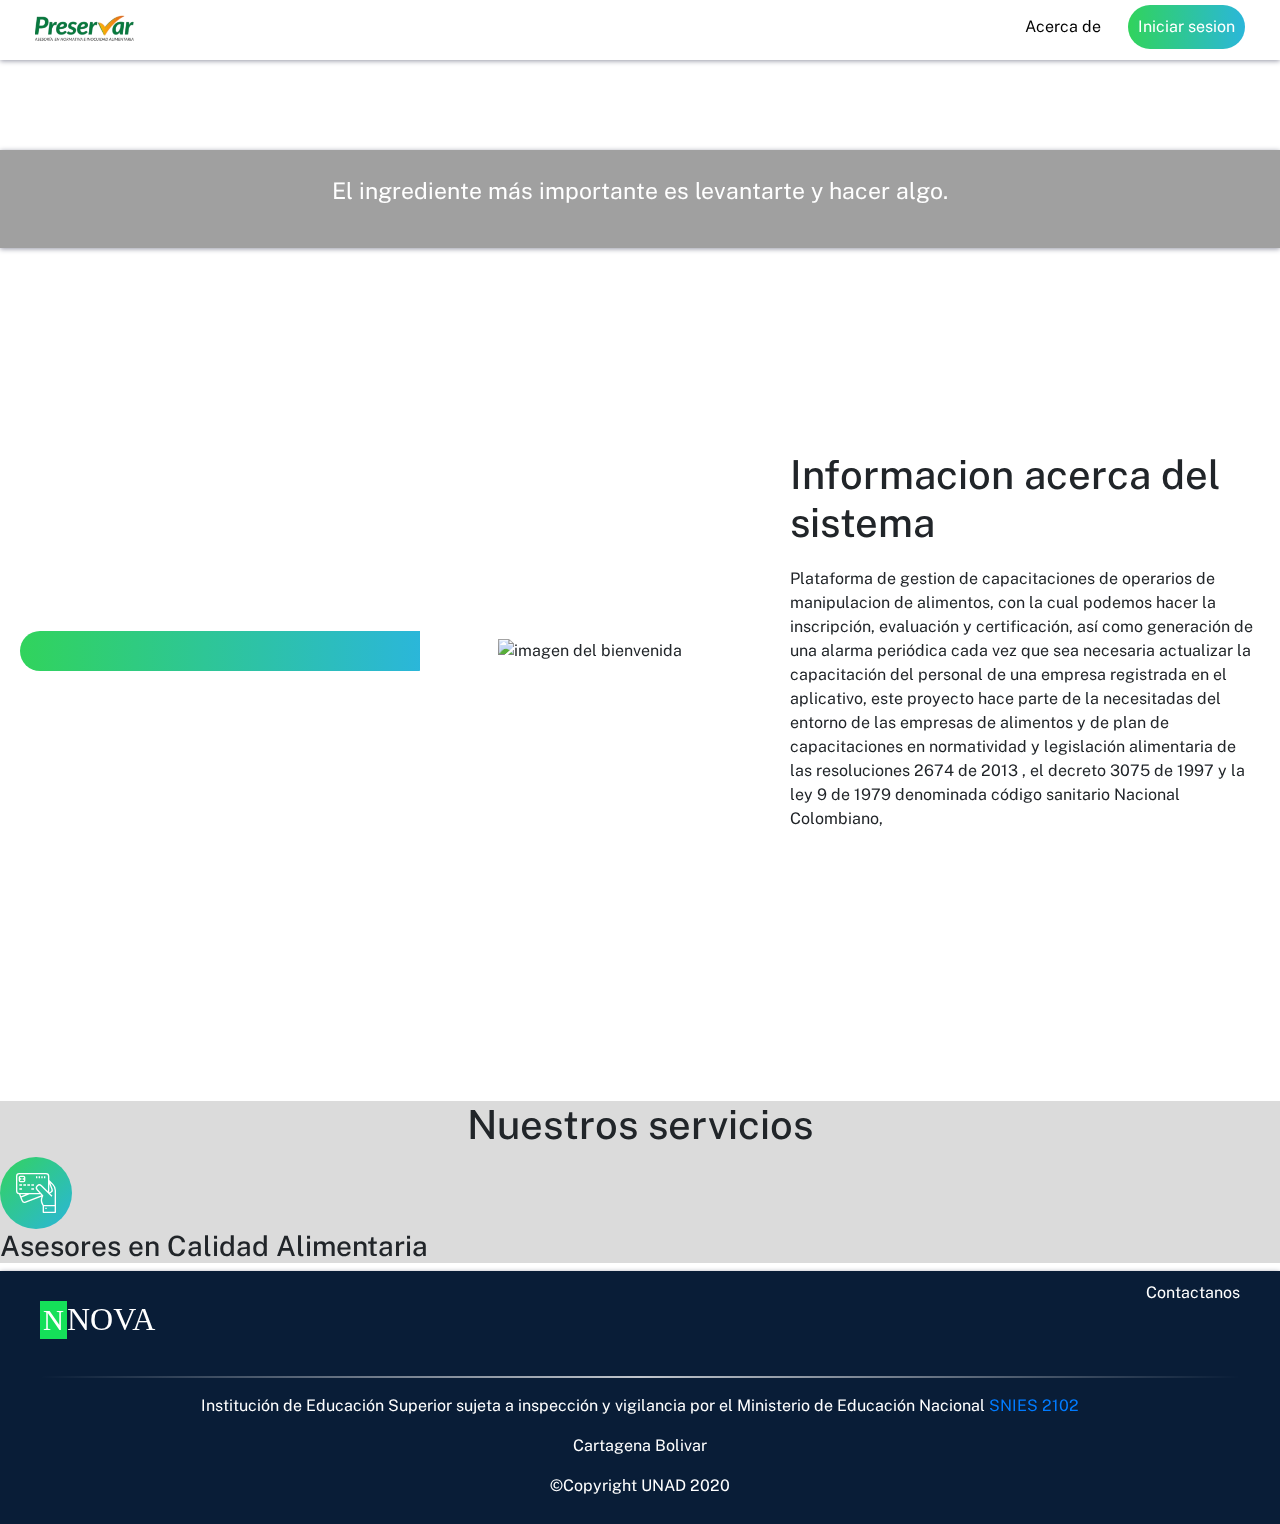
==== commit 1a034c95: ".." ====
--- a/html/index.html
+++ b/html/index.html
@@ -95,13 +95,15 @@
     <div class="lema">
         <div class="">
             <p>El ingrediente más importante es levantarte y hacer algo.</p>
+
         </div>
+
     </div>
     <div class="all-bienvenida">
-
+        <div class="fnd-1"></div>
         <div class="imagen">
             <picture>
-                <img src="../img/bie.JPG" alt="imagen de bienvenida">
+                <img src="../img/bie.jpg" alt="imagen del bienvenida">
             </picture>
         </div>
         <div class="descripcion">
@@ -117,58 +119,22 @@
     </div>
     <div class="servicios">
         <h1 class="text-center">Nuestros servicios</h1>
-        <div class="c-servicios">
-            <div class="text-center">
-                <svg xmlns="http://www.w3.org/2000/svg" width="72" height="72">
-                    <defs>
-                        <linearGradient id="a" x1="0%" x2="99.58%" y1="0%" y2="99.58%">
-                            <stop offset="0%" stop-color="#33D35E" />
-                            <stop offset="100%" stop-color="#2AB6D9" />
-                        </linearGradient>
-                    </defs>
-                    <g fill="none" fill-rule="evenodd">
-                        <circle cx="36" cy="36" r="36" fill="url(#a)" />
-                        <path fill="#FFF" fill-rule="nonzero"
-                            d="M44.633 16a3.096 3.096 0 013.092 3.092v7.57c5.23.286 9.393 4.365 9.393 9.338 0 4.973-4.162 9.052-9.393 9.338v7.57A3.095 3.095 0 0144.633 56H27.099a3.095 3.095 0 01-3.092-3.092v-7.24a.587.587 0 111.174 0v3.522h21.37v-3.852a10.479 10.479 0 01-2.89-.568l-4.383 2.391c-.466.254-1.013-.22-.833-.716l1.308-3.596h-6.705a.592.592 0 01-.415-.172l-4.697-4.696a.593.593 0 01-.172-.415V24.728c0-.324.263-.587.587-.587h15.03c.324 0 .587.263.587.587v2.402c.819-.258 1.685-.419 2.583-.468v-4.478H25.18v20.704a.587.587 0 11-1.174 0V19.092A3.096 3.096 0 0127.099 16zm1.918 34.364H25.18v2.544a1.92 1.92 0 001.918 1.918h17.534a1.92 1.92 0 001.918-1.918v-2.544zm-9.433.705c.325 0 .587.262.587.587v1.878a.587.587 0 01-.587.587h-2.505a.587.587 0 01-.587-.587v-1.878c0-.325.263-.587.587-.587zm-.587 1.174h-1.33v.704h1.33v-.704zM47.138 27.82c-4.856 0-8.806 3.67-8.806 8.18 0 2.217.94 4.293 2.647 5.846.177.16.239.41.157.635l-1.056 2.905 3.251-1.773a.587.587 0 01.49-.034 9.343 9.343 0 003.317.601c4.856 0 8.806-3.67 8.806-8.18s-3.95-8.18-8.806-8.18zm0 1.33c.324 0 .587.264.587.588v1.291h.04a2.469 2.469 0 012.465 2.466v.626a.587.587 0 11-1.174 0v-.626c0-.712-.58-1.291-1.292-1.291h-.94c-.884 0-1.604.72-1.604 1.604 0 .885.72 1.605 1.605 1.605h.626a2.782 2.782 0 012.779 2.779c0 1.44-1.1 2.627-2.505 2.765v1.305a.587.587 0 11-1.174 0v-1.291h-.04a2.469 2.469 0 01-2.465-2.466.587.587 0 111.174 0c0 .712.58 1.291 1.292 1.291h.939c.885 0 1.605-.72 1.605-1.604 0-.885-.72-1.605-1.605-1.605h-.626a2.782 2.782 0 01-2.78-2.779c0-1.44 1.102-2.627 2.506-2.765v-1.305c0-.324.263-.587.587-.587zm-4.345-3.835H28.938v11.663h4.11c.324 0 .587.263.587.588v4.11h5.567c-1.327-1.622-2.044-3.593-2.044-5.676 0-1.112.208-2.18.59-3.17h-6.266a.587.587 0 110-1.174h6.82c.399-.711.893-1.369 1.466-1.957h-2.023a.587.587 0 110-1.174h3.13c.076 0 .148.014.214.04.53-.38 1.1-.71 1.704-.985v-2.265zM32.461 38.153h-2.692l2.692 2.692v-2.692zm3.405-3.366a.587.587 0 110 1.174h-4.384a.587.587 0 110-1.174zm-.626-6.263a.587.587 0 110 1.175h-3.758a.587.587 0 110-1.175zm9.393-11.35H27.099a1.92 1.92 0 00-1.918 1.918v1.918h21.37v-1.918a1.92 1.92 0 00-1.918-1.918zm-7.515 1.33a.587.587 0 110 1.175h-2.505a.587.587 0 110-1.174z" />
-                    </g>
-                </svg>
-                <h3>Asesores en Calidad Alimentaria</h3>
-            </div>
-            <div class="text-center">
-                <svg xmlns="http://www.w3.org/2000/svg" width="72" height="72">
-                    <defs>
-                        <linearGradient id="a" x1="0%" x2="99.58%" y1="0%" y2="99.58%">
-                            <stop offset="0%" stop-color="#33D35E" />
-                            <stop offset="100%" stop-color="#2AB6D9" />
-                        </linearGradient>
-                    </defs>
-                    <g fill="none" fill-rule="evenodd">
-                        <circle cx="36" cy="36" r="36" fill="url(#a)" />
-                        <path fill="#FFF" fill-rule="nonzero"
-                            d="M44.633 16a3.096 3.096 0 013.092 3.092v7.57c5.23.286 9.393 4.365 9.393 9.338 0 4.973-4.162 9.052-9.393 9.338v7.57A3.095 3.095 0 0144.633 56H27.099a3.095 3.095 0 01-3.092-3.092v-7.24a.587.587 0 111.174 0v3.522h21.37v-3.852a10.479 10.479 0 01-2.89-.568l-4.383 2.391c-.466.254-1.013-.22-.833-.716l1.308-3.596h-6.705a.592.592 0 01-.415-.172l-4.697-4.696a.593.593 0 01-.172-.415V24.728c0-.324.263-.587.587-.587h15.03c.324 0 .587.263.587.587v2.402c.819-.258 1.685-.419 2.583-.468v-4.478H25.18v20.704a.587.587 0 11-1.174 0V19.092A3.096 3.096 0 0127.099 16zm1.918 34.364H25.18v2.544a1.92 1.92 0 001.918 1.918h17.534a1.92 1.92 0 001.918-1.918v-2.544zm-9.433.705c.325 0 .587.262.587.587v1.878a.587.587 0 01-.587.587h-2.505a.587.587 0 01-.587-.587v-1.878c0-.325.263-.587.587-.587zm-.587 1.174h-1.33v.704h1.33v-.704zM47.138 27.82c-4.856 0-8.806 3.67-8.806 8.18 0 2.217.94 4.293 2.647 5.846.177.16.239.41.157.635l-1.056 2.905 3.251-1.773a.587.587 0 01.49-.034 9.343 9.343 0 003.317.601c4.856 0 8.806-3.67 8.806-8.18s-3.95-8.18-8.806-8.18zm0 1.33c.324 0 .587.264.587.588v1.291h.04a2.469 2.469 0 012.465 2.466v.626a.587.587 0 11-1.174 0v-.626c0-.712-.58-1.291-1.292-1.291h-.94c-.884 0-1.604.72-1.604 1.604 0 .885.72 1.605 1.605 1.605h.626a2.782 2.782 0 012.779 2.779c0 1.44-1.1 2.627-2.505 2.765v1.305a.587.587 0 11-1.174 0v-1.291h-.04a2.469 2.469 0 01-2.465-2.466.587.587 0 111.174 0c0 .712.58 1.291 1.292 1.291h.939c.885 0 1.605-.72 1.605-1.604 0-.885-.72-1.605-1.605-1.605h-.626a2.782 2.782 0 01-2.78-2.779c0-1.44 1.102-2.627 2.506-2.765v-1.305c0-.324.263-.587.587-.587zm-4.345-3.835H28.938v11.663h4.11c.324 0 .587.263.587.588v4.11h5.567c-1.327-1.622-2.044-3.593-2.044-5.676 0-1.112.208-2.18.59-3.17h-6.266a.587.587 0 110-1.174h6.82c.399-.711.893-1.369 1.466-1.957h-2.023a.587.587 0 110-1.174h3.13c.076 0 .148.014.214.04.53-.38 1.1-.71 1.704-.985v-2.265zM32.461 38.153h-2.692l2.692 2.692v-2.692zm3.405-3.366a.587.587 0 110 1.174h-4.384a.587.587 0 110-1.174zm-.626-6.263a.587.587 0 110 1.175h-3.758a.587.587 0 110-1.175zm9.393-11.35H27.099a1.92 1.92 0 00-1.918 1.918v1.918h21.37v-1.918a1.92 1.92 0 00-1.918-1.918zm-7.515 1.33a.587.587 0 110 1.175h-2.505a.587.587 0 110-1.174z" />
-                    </g>
-                </svg>
-                <h3>Asesores en Calidad Alimentaria</h3>
-            </div>
-            <div class="text-center">
-                <svg xmlns="http://www.w3.org/2000/svg" width="72" height="72">
-                    <defs>
-                        <linearGradient id="a" x1="0%" x2="99.58%" y1="0%" y2="99.58%">
-                            <stop offset="0%" stop-color="#33D35E" />
-                            <stop offset="100%" stop-color="#2AB6D9" />
-                        </linearGradient>
-                    </defs>
-                    <g fill="none" fill-rule="evenodd">
-                        <circle cx="36" cy="36" r="36" fill="url(#a)" />
-                        <path fill="#FFF" fill-rule="nonzero"
-                            d="M44.633 16a3.096 3.096 0 013.092 3.092v7.57c5.23.286 9.393 4.365 9.393 9.338 0 4.973-4.162 9.052-9.393 9.338v7.57A3.095 3.095 0 0144.633 56H27.099a3.095 3.095 0 01-3.092-3.092v-7.24a.587.587 0 111.174 0v3.522h21.37v-3.852a10.479 10.479 0 01-2.89-.568l-4.383 2.391c-.466.254-1.013-.22-.833-.716l1.308-3.596h-6.705a.592.592 0 01-.415-.172l-4.697-4.696a.593.593 0 01-.172-.415V24.728c0-.324.263-.587.587-.587h15.03c.324 0 .587.263.587.587v2.402c.819-.258 1.685-.419 2.583-.468v-4.478H25.18v20.704a.587.587 0 11-1.174 0V19.092A3.096 3.096 0 0127.099 16zm1.918 34.364H25.18v2.544a1.92 1.92 0 001.918 1.918h17.534a1.92 1.92 0 001.918-1.918v-2.544zm-9.433.705c.325 0 .587.262.587.587v1.878a.587.587 0 01-.587.587h-2.505a.587.587 0 01-.587-.587v-1.878c0-.325.263-.587.587-.587zm-.587 1.174h-1.33v.704h1.33v-.704zM47.138 27.82c-4.856 0-8.806 3.67-8.806 8.18 0 2.217.94 4.293 2.647 5.846.177.16.239.41.157.635l-1.056 2.905 3.251-1.773a.587.587 0 01.49-.034 9.343 9.343 0 003.317.601c4.856 0 8.806-3.67 8.806-8.18s-3.95-8.18-8.806-8.18zm0 1.33c.324 0 .587.264.587.588v1.291h.04a2.469 2.469 0 012.465 2.466v.626a.587.587 0 11-1.174 0v-.626c0-.712-.58-1.291-1.292-1.291h-.94c-.884 0-1.604.72-1.604 1.604 0 .885.72 1.605 1.605 1.605h.626a2.782 2.782 0 012.779 2.779c0 1.44-1.1 2.627-2.505 2.765v1.305a.587.587 0 11-1.174 0v-1.291h-.04a2.469 2.469 0 01-2.465-2.466.587.587 0 111.174 0c0 .712.58 1.291 1.292 1.291h.939c.885 0 1.605-.72 1.605-1.604 0-.885-.72-1.605-1.605-1.605h-.626a2.782 2.782 0 01-2.78-2.779c0-1.44 1.102-2.627 2.506-2.765v-1.305c0-.324.263-.587.587-.587zm-4.345-3.835H28.938v11.663h4.11c.324 0 .587.263.587.588v4.11h5.567c-1.327-1.622-2.044-3.593-2.044-5.676 0-1.112.208-2.18.59-3.17h-6.266a.587.587 0 110-1.174h6.82c.399-.711.893-1.369 1.466-1.957h-2.023a.587.587 0 110-1.174h3.13c.076 0 .148.014.214.04.53-.38 1.1-.71 1.704-.985v-2.265zM32.461 38.153h-2.692l2.692 2.692v-2.692zm3.405-3.366a.587.587 0 110 1.174h-4.384a.587.587 0 110-1.174zm-.626-6.263a.587.587 0 110 1.175h-3.758a.587.587 0 110-1.175zm9.393-11.35H27.099a1.92 1.92 0 00-1.918 1.918v1.918h21.37v-1.918a1.92 1.92 0 00-1.918-1.918zm-7.515 1.33a.587.587 0 110 1.175h-2.505a.587.587 0 110-1.174z" />
-                    </g>
-                </svg>
-                <h3>Asesores en Calidad Alimentaria</h3>
-            </div>
-
+        <div class="">
+            <svg xmlns="http://www.w3.org/2000/svg" width="72" height="72">
+                <defs>
+                    <linearGradient id="a" x1="0%" x2="99.58%" y1="0%" y2="99.58%">
+                        <stop offset="0%" stop-color="#33D35E" />
+                        <stop offset="100%" stop-color="#2AB6D9" />
+                    </linearGradient>
+                </defs>
+                <g fill="none" fill-rule="evenodd">
+                    <circle cx="36" cy="36" r="36" fill="url(#a)" />
+                    <path fill="#FFF" fill-rule="nonzero"
+                        d="M45.984 16a3.336 3.336 0 013.332 3.332v3.727l4.11 4.118a8.72 8.72 0 012.553 6.141v21.994a.666.666 0 01-.667.667H43.32a.666.666 0 01-.667-.667V48.84l-.382-.612a9.632 9.632 0 01-.83-8.553L25.799 45.7a3.332 3.332 0 01-4.307-1.91l-2.504-6.502A3.325 3.325 0 0116 33.99V19.332A3.336 3.336 0 0119.332 16zm8.662 33.316h-10.66v5.33h10.66v-5.33zm-7.996 1.332v1.333h-1.332v-1.333h1.332zm3.675-24.69l2.255 5.855a3.332 3.332 0 01-1.91 4.305l-.683.266 2.465 2.466-.942.942-10.618-10.615a2.222 2.222 0 00-3.209 3.073l5.46 5.957c.196.213.232.53.088.78a8.309 8.309 0 00.169 8.534l.289.462h10.957V33.318a7.379 7.379 0 00-2.162-5.198l-2.159-2.163zm-9.798 11.36H29.565v.004l-7.953 3.065 1.124 2.923a1.999 1.999 0 002.584 1.147l16.073-6.195-.866-.944zm-14.658.004h-5.44l.702 1.824 4.738-1.824zm20.115-19.99H19.332a2 2 0 00-2 2V33.99a2 2 0 002 2h19.974l-2.602-2.843a3.555 3.555 0 015.13-4.916l6.104 6.105c.025-.114.04-.23.045-.346V23.582l-.006-.015h.006v-4.235a2 2 0 00-1.999-2zm3.332 9.712v6.946a3.332 3.332 0 01-.282 1.333l1.156-.446a1.999 1.999 0 001.148-2.584l-2.022-5.25zm-27.32 4.281v1.333h-2.664v-1.333h2.665zm11.994 0v1.333h-2.665v-1.333h2.665zm-11.993-3.998v1.333h-2.665v-1.333h2.665zm3.998 0v1.333h-2.666v-1.333h2.666zm3.998 0v1.333h-2.666v-1.333h2.666zm3.997 0v1.333h-2.665v-1.333h2.665zm-10.394-8.662c.957 0 1.732.776 1.732 1.733v3.198c0 .957-.775 1.732-1.732 1.732h-3.198a1.732 1.732 0 01-1.733-1.732v-3.198c0-.957.776-1.733 1.733-1.733zm0 1.333h-3.198a.4.4 0 00-.4.4v.932h1.332v1.333h-1.332v.933c0 .22.179.4.4.4h3.198a.4.4 0 00.4-.4v-.933h-1.333V21.33h1.333v-.932a.4.4 0 00-.4-.4zm21.722-.666v1.998h-1.333v-1.998h1.333zm-2.666 0v1.998H41.32v-1.998h1.332zm-2.665 0v1.998h-1.332v-1.998h1.332zm-2.665 0v1.998h-1.333v-1.998h1.333z" />
+                </g>
+            </svg>
+            <h3>Asesores en Calidad Alimentaria</h3>
         </div>
-
 
     </div>
 
--- a/css/style.css
+++ b/css/style.css
@@ -103,17 +103,15 @@
 }
 .fnd-1 {
   padding: 20px;
-  /* background:linear-gradient(to right, hsl(136, 65%, 51%), hsl(192, 70%, 51%)); */
+  background:linear-gradient(to right, hsl(136, 65%, 51%), hsl(192, 70%, 51%)); */
   position: absolute;
-  /* border-radius: 600px 0px 20px 600px; */
+  border-radius: 600px 0px 20px 600px; */
   height: 300px;
   width: 400px;
   right: 0;
   z-index: 1;
   right: -30px;
-  border-left: 400px solid transparent;
-  border-right: 0px solid transparent;
-  border-bottom: 600px solid var(--colorGeneral);
+  
 }
 
 .btn-salir {
@@ -191,11 +189,6 @@
 }
 .servicios{
   background-color:rgba(184, 183, 183, .5) ;
-  
-}
-.c-servicios{
-  display:grid;
-  grid-template-columns: 1fr 1fr 1fr;
 }
 @media screen and (max-width: 900px) {
   .telefono ul {
@@ -236,8 +229,6 @@
 /* LOGIN */
 
 .setInicio {
-  
-
     padding: 70px;
     height: 450px;
   
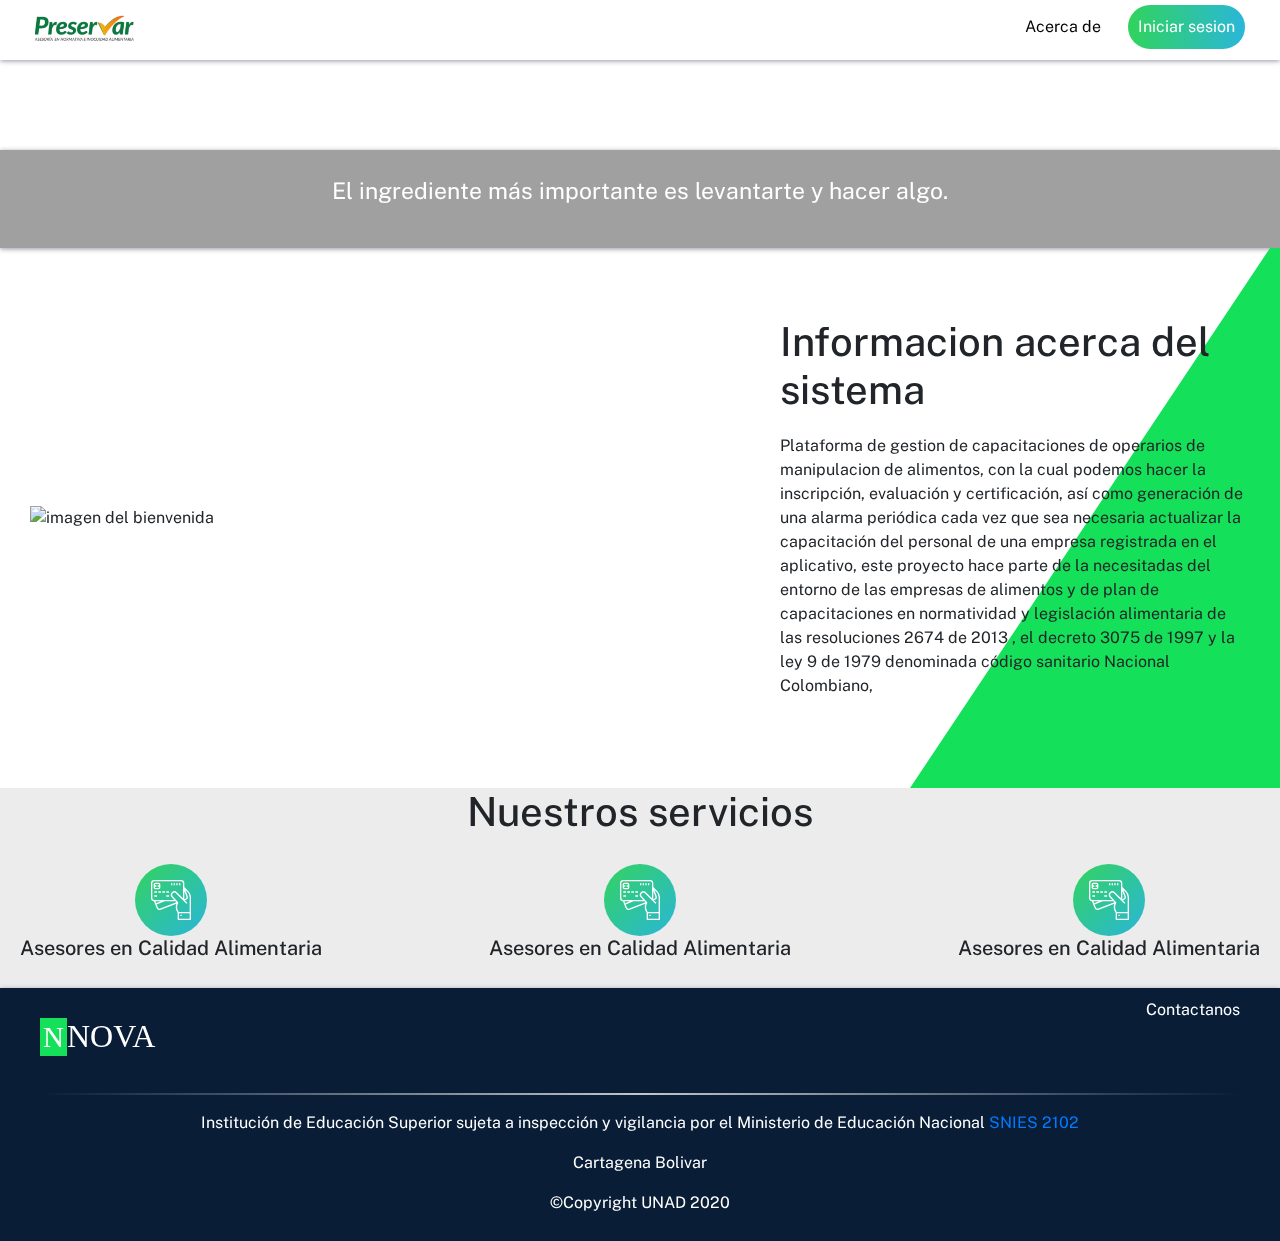
==== commit 81fb5ae1: "..." ====
--- a/html/index.html
+++ b/html/index.html
@@ -117,23 +117,62 @@
             </p>
         </div>
     </div>
+    
     <div class="servicios">
         <h1 class="text-center">Nuestros servicios</h1>
-        <div class="">
-            <svg xmlns="http://www.w3.org/2000/svg" width="72" height="72">
-                <defs>
-                    <linearGradient id="a" x1="0%" x2="99.58%" y1="0%" y2="99.58%">
-                        <stop offset="0%" stop-color="#33D35E" />
-                        <stop offset="100%" stop-color="#2AB6D9" />
-                    </linearGradient>
-                </defs>
-                <g fill="none" fill-rule="evenodd">
-                    <circle cx="36" cy="36" r="36" fill="url(#a)" />
-                    <path fill="#FFF" fill-rule="nonzero"
-                        d="M45.984 16a3.336 3.336 0 013.332 3.332v3.727l4.11 4.118a8.72 8.72 0 012.553 6.141v21.994a.666.666 0 01-.667.667H43.32a.666.666 0 01-.667-.667V48.84l-.382-.612a9.632 9.632 0 01-.83-8.553L25.799 45.7a3.332 3.332 0 01-4.307-1.91l-2.504-6.502A3.325 3.325 0 0116 33.99V19.332A3.336 3.336 0 0119.332 16zm8.662 33.316h-10.66v5.33h10.66v-5.33zm-7.996 1.332v1.333h-1.332v-1.333h1.332zm3.675-24.69l2.255 5.855a3.332 3.332 0 01-1.91 4.305l-.683.266 2.465 2.466-.942.942-10.618-10.615a2.222 2.222 0 00-3.209 3.073l5.46 5.957c.196.213.232.53.088.78a8.309 8.309 0 00.169 8.534l.289.462h10.957V33.318a7.379 7.379 0 00-2.162-5.198l-2.159-2.163zm-9.798 11.36H29.565v.004l-7.953 3.065 1.124 2.923a1.999 1.999 0 002.584 1.147l16.073-6.195-.866-.944zm-14.658.004h-5.44l.702 1.824 4.738-1.824zm20.115-19.99H19.332a2 2 0 00-2 2V33.99a2 2 0 002 2h19.974l-2.602-2.843a3.555 3.555 0 015.13-4.916l6.104 6.105c.025-.114.04-.23.045-.346V23.582l-.006-.015h.006v-4.235a2 2 0 00-1.999-2zm3.332 9.712v6.946a3.332 3.332 0 01-.282 1.333l1.156-.446a1.999 1.999 0 001.148-2.584l-2.022-5.25zm-27.32 4.281v1.333h-2.664v-1.333h2.665zm11.994 0v1.333h-2.665v-1.333h2.665zm-11.993-3.998v1.333h-2.665v-1.333h2.665zm3.998 0v1.333h-2.666v-1.333h2.666zm3.998 0v1.333h-2.666v-1.333h2.666zm3.997 0v1.333h-2.665v-1.333h2.665zm-10.394-8.662c.957 0 1.732.776 1.732 1.733v3.198c0 .957-.775 1.732-1.732 1.732h-3.198a1.732 1.732 0 01-1.733-1.732v-3.198c0-.957.776-1.733 1.733-1.733zm0 1.333h-3.198a.4.4 0 00-.4.4v.932h1.332v1.333h-1.332v.933c0 .22.179.4.4.4h3.198a.4.4 0 00.4-.4v-.933h-1.333V21.33h1.333v-.932a.4.4 0 00-.4-.4zm21.722-.666v1.998h-1.333v-1.998h1.333zm-2.666 0v1.998H41.32v-1.998h1.332zm-2.665 0v1.998h-1.332v-1.998h1.332zm-2.665 0v1.998h-1.333v-1.998h1.333z" />
-                </g>
-            </svg>
-            <h3>Asesores en Calidad Alimentaria</h3>
+        <div class="c-servicios text-center">
+            <div>
+                <svg xmlns="http://www.w3.org/2000/svg" width="72" height="72">
+                    <defs>
+                        <linearGradient id="a" x1="0%" x2="99.58%" y1="0%" y2="99.58%">
+                            <stop offset="0%" stop-color="#33D35E" />
+                            <stop offset="100%" stop-color="#2AB6D9" />
+                        </linearGradient>
+                    </defs>
+                    <g fill="none" fill-rule="evenodd">
+                        <circle cx="36" cy="36" r="36" fill="url(#a)" />
+                        <path fill="#FFF" fill-rule="nonzero"
+                            d="M45.984 16a3.336 3.336 0 013.332 3.332v3.727l4.11 4.118a8.72 8.72 0 012.553 6.141v21.994a.666.666 0 01-.667.667H43.32a.666.666 0 01-.667-.667V48.84l-.382-.612a9.632 9.632 0 01-.83-8.553L25.799 45.7a3.332 3.332 0 01-4.307-1.91l-2.504-6.502A3.325 3.325 0 0116 33.99V19.332A3.336 3.336 0 0119.332 16zm8.662 33.316h-10.66v5.33h10.66v-5.33zm-7.996 1.332v1.333h-1.332v-1.333h1.332zm3.675-24.69l2.255 5.855a3.332 3.332 0 01-1.91 4.305l-.683.266 2.465 2.466-.942.942-10.618-10.615a2.222 2.222 0 00-3.209 3.073l5.46 5.957c.196.213.232.53.088.78a8.309 8.309 0 00.169 8.534l.289.462h10.957V33.318a7.379 7.379 0 00-2.162-5.198l-2.159-2.163zm-9.798 11.36H29.565v.004l-7.953 3.065 1.124 2.923a1.999 1.999 0 002.584 1.147l16.073-6.195-.866-.944zm-14.658.004h-5.44l.702 1.824 4.738-1.824zm20.115-19.99H19.332a2 2 0 00-2 2V33.99a2 2 0 002 2h19.974l-2.602-2.843a3.555 3.555 0 015.13-4.916l6.104 6.105c.025-.114.04-.23.045-.346V23.582l-.006-.015h.006v-4.235a2 2 0 00-1.999-2zm3.332 9.712v6.946a3.332 3.332 0 01-.282 1.333l1.156-.446a1.999 1.999 0 001.148-2.584l-2.022-5.25zm-27.32 4.281v1.333h-2.664v-1.333h2.665zm11.994 0v1.333h-2.665v-1.333h2.665zm-11.993-3.998v1.333h-2.665v-1.333h2.665zm3.998 0v1.333h-2.666v-1.333h2.666zm3.998 0v1.333h-2.666v-1.333h2.666zm3.997 0v1.333h-2.665v-1.333h2.665zm-10.394-8.662c.957 0 1.732.776 1.732 1.733v3.198c0 .957-.775 1.732-1.732 1.732h-3.198a1.732 1.732 0 01-1.733-1.732v-3.198c0-.957.776-1.733 1.733-1.733zm0 1.333h-3.198a.4.4 0 00-.4.4v.932h1.332v1.333h-1.332v.933c0 .22.179.4.4.4h3.198a.4.4 0 00.4-.4v-.933h-1.333V21.33h1.333v-.932a.4.4 0 00-.4-.4zm21.722-.666v1.998h-1.333v-1.998h1.333zm-2.666 0v1.998H41.32v-1.998h1.332zm-2.665 0v1.998h-1.332v-1.998h1.332zm-2.665 0v1.998h-1.333v-1.998h1.333z" />
+                    </g>
+                </svg>
+                <h5>Asesores en Calidad Alimentaria</h5>
+
+            </div>
+            <div>
+                <svg xmlns="http://www.w3.org/2000/svg" width="72" height="72">
+                    <defs>
+                        <linearGradient id="a" x1="0%" x2="99.58%" y1="0%" y2="99.58%">
+                            <stop offset="0%" stop-color="#33D35E" />
+                            <stop offset="100%" stop-color="#2AB6D9" />
+                        </linearGradient>
+                    </defs>
+                    <g fill="none" fill-rule="evenodd">
+                        <circle cx="36" cy="36" r="36" fill="url(#a)" />
+                        <path fill="#FFF" fill-rule="nonzero"
+                            d="M45.984 16a3.336 3.336 0 013.332 3.332v3.727l4.11 4.118a8.72 8.72 0 012.553 6.141v21.994a.666.666 0 01-.667.667H43.32a.666.666 0 01-.667-.667V48.84l-.382-.612a9.632 9.632 0 01-.83-8.553L25.799 45.7a3.332 3.332 0 01-4.307-1.91l-2.504-6.502A3.325 3.325 0 0116 33.99V19.332A3.336 3.336 0 0119.332 16zm8.662 33.316h-10.66v5.33h10.66v-5.33zm-7.996 1.332v1.333h-1.332v-1.333h1.332zm3.675-24.69l2.255 5.855a3.332 3.332 0 01-1.91 4.305l-.683.266 2.465 2.466-.942.942-10.618-10.615a2.222 2.222 0 00-3.209 3.073l5.46 5.957c.196.213.232.53.088.78a8.309 8.309 0 00.169 8.534l.289.462h10.957V33.318a7.379 7.379 0 00-2.162-5.198l-2.159-2.163zm-9.798 11.36H29.565v.004l-7.953 3.065 1.124 2.923a1.999 1.999 0 002.584 1.147l16.073-6.195-.866-.944zm-14.658.004h-5.44l.702 1.824 4.738-1.824zm20.115-19.99H19.332a2 2 0 00-2 2V33.99a2 2 0 002 2h19.974l-2.602-2.843a3.555 3.555 0 015.13-4.916l6.104 6.105c.025-.114.04-.23.045-.346V23.582l-.006-.015h.006v-4.235a2 2 0 00-1.999-2zm3.332 9.712v6.946a3.332 3.332 0 01-.282 1.333l1.156-.446a1.999 1.999 0 001.148-2.584l-2.022-5.25zm-27.32 4.281v1.333h-2.664v-1.333h2.665zm11.994 0v1.333h-2.665v-1.333h2.665zm-11.993-3.998v1.333h-2.665v-1.333h2.665zm3.998 0v1.333h-2.666v-1.333h2.666zm3.998 0v1.333h-2.666v-1.333h2.666zm3.997 0v1.333h-2.665v-1.333h2.665zm-10.394-8.662c.957 0 1.732.776 1.732 1.733v3.198c0 .957-.775 1.732-1.732 1.732h-3.198a1.732 1.732 0 01-1.733-1.732v-3.198c0-.957.776-1.733 1.733-1.733zm0 1.333h-3.198a.4.4 0 00-.4.4v.932h1.332v1.333h-1.332v.933c0 .22.179.4.4.4h3.198a.4.4 0 00.4-.4v-.933h-1.333V21.33h1.333v-.932a.4.4 0 00-.4-.4zm21.722-.666v1.998h-1.333v-1.998h1.333zm-2.666 0v1.998H41.32v-1.998h1.332zm-2.665 0v1.998h-1.332v-1.998h1.332zm-2.665 0v1.998h-1.333v-1.998h1.333z" />
+                    </g>
+                </svg>
+                <h5>Asesores en Calidad Alimentaria</h5>
+
+            </div>
+            <div>
+                <svg xmlns="http://www.w3.org/2000/svg" width="72" height="72">
+                    <defs>
+                        <linearGradient id="a" x1="0%" x2="99.58%" y1="0%" y2="99.58%">
+                            <stop offset="0%" stop-color="#33D35E" />
+                            <stop offset="100%" stop-color="#2AB6D9" />
+                        </linearGradient>
+                    </defs>
+                    <g fill="none" fill-rule="evenodd">
+                        <circle cx="36" cy="36" r="36" fill="url(#a)" />
+                        <path fill="#FFF" fill-rule="nonzero"
+                            d="M45.984 16a3.336 3.336 0 013.332 3.332v3.727l4.11 4.118a8.72 8.72 0 012.553 6.141v21.994a.666.666 0 01-.667.667H43.32a.666.666 0 01-.667-.667V48.84l-.382-.612a9.632 9.632 0 01-.83-8.553L25.799 45.7a3.332 3.332 0 01-4.307-1.91l-2.504-6.502A3.325 3.325 0 0116 33.99V19.332A3.336 3.336 0 0119.332 16zm8.662 33.316h-10.66v5.33h10.66v-5.33zm-7.996 1.332v1.333h-1.332v-1.333h1.332zm3.675-24.69l2.255 5.855a3.332 3.332 0 01-1.91 4.305l-.683.266 2.465 2.466-.942.942-10.618-10.615a2.222 2.222 0 00-3.209 3.073l5.46 5.957c.196.213.232.53.088.78a8.309 8.309 0 00.169 8.534l.289.462h10.957V33.318a7.379 7.379 0 00-2.162-5.198l-2.159-2.163zm-9.798 11.36H29.565v.004l-7.953 3.065 1.124 2.923a1.999 1.999 0 002.584 1.147l16.073-6.195-.866-.944zm-14.658.004h-5.44l.702 1.824 4.738-1.824zm20.115-19.99H19.332a2 2 0 00-2 2V33.99a2 2 0 002 2h19.974l-2.602-2.843a3.555 3.555 0 015.13-4.916l6.104 6.105c.025-.114.04-.23.045-.346V23.582l-.006-.015h.006v-4.235a2 2 0 00-1.999-2zm3.332 9.712v6.946a3.332 3.332 0 01-.282 1.333l1.156-.446a1.999 1.999 0 001.148-2.584l-2.022-5.25zm-27.32 4.281v1.333h-2.664v-1.333h2.665zm11.994 0v1.333h-2.665v-1.333h2.665zm-11.993-3.998v1.333h-2.665v-1.333h2.665zm3.998 0v1.333h-2.666v-1.333h2.666zm3.998 0v1.333h-2.666v-1.333h2.666zm3.997 0v1.333h-2.665v-1.333h2.665zm-10.394-8.662c.957 0 1.732.776 1.732 1.733v3.198c0 .957-.775 1.732-1.732 1.732h-3.198a1.732 1.732 0 01-1.733-1.732v-3.198c0-.957.776-1.733 1.733-1.733zm0 1.333h-3.198a.4.4 0 00-.4.4v.932h1.332v1.333h-1.332v.933c0 .22.179.4.4.4h3.198a.4.4 0 00.4-.4v-.933h-1.333V21.33h1.333v-.932a.4.4 0 00-.4-.4zm21.722-.666v1.998h-1.333v-1.998h1.333zm-2.666 0v1.998H41.32v-1.998h1.332zm-2.665 0v1.998h-1.332v-1.998h1.332zm-2.665 0v1.998h-1.333v-1.998h1.333z" />
+                    </g>
+                </svg>
+                <h5>Asesores en Calidad Alimentaria</h5>
+
+            </div>
+            
         </div>
 
     </div>
--- a/css/style.css
+++ b/css/style.css
@@ -80,11 +80,9 @@
   display: flex;
   align-items: center;
   justify-content: space-between;
-  padding: 20px;
   overflow: hidden;
   position: relative;
-  height: 100%;
-  margin-top: -47px;
+  padding: 70px 30px;
 }
 .imagen picture img {
   width: 100%;
@@ -102,16 +100,19 @@
   margin-bottom: 20px;
 }
 .fnd-1 {
-  padding: 20px;
-  background:linear-gradient(to right, hsl(136, 65%, 51%), hsl(192, 70%, 51%)); */
+  
+  /* background:linear-gradient(to right, hsl(136, 65%, 51%), hsl(192, 70%, 51%)); */
   position: absolute;
-  border-radius: 600px 0px 20px 600px; */
+  /* border-radius: 600px 0px 20px 600px; */
   height: 300px;
   width: 400px;
   right: 0;
+  bottom: 0;
   z-index: 1;
   right: -30px;
-  
+  border-left: 400px solid transparent;
+  border-right: 0px solid transparent;
+  border-bottom: 600px solid var(--colorGeneral);
 }
 
 .btn-salir {
@@ -188,9 +189,26 @@
   font-size: 20px;
 }
 .servicios{
-  background-color:rgba(184, 183, 183, .5) ;
+
+  background-color:rgba(110, 106, 106, 0.13) ;
+  
+}
+.c-servicios{
+  padding: 20px;
+  flex-wrap: wrap;
+  display:flex;
+  justify-content:space-between;
 }
 @media screen and (max-width: 900px) {
+  .c-servicios{
+    display: block;
+  }
+  .c-servicios div{
+    margin-bottom: 60px;
+  }
+  .servicios{
+    margin-top: 30px;
+  }
   .telefono ul {
     display: block;
     color: white;
@@ -210,6 +228,7 @@
   .all-bienvenida {
     display: block;
     margin-top: 10px;
+    margin-bottom: 30px;
   }
   .descripcion {
     margin: 0 auto;
@@ -220,15 +239,15 @@
   .fnd-1 {
     display: none;
   }
-  footer {
-    margin-top: 70px;
-  }
+  
 }
 
 
 /* LOGIN */
 
 .setInicio {
+  
+
     padding: 70px;
     height: 450px;
   
@@ -298,8 +317,9 @@
   
   }
   .cont-bienvenida img{
-    display: block;
-  }
+    height: 450px;
+  }
+  
   .contenedor{
     display: flex;
     margin: 0 auto;
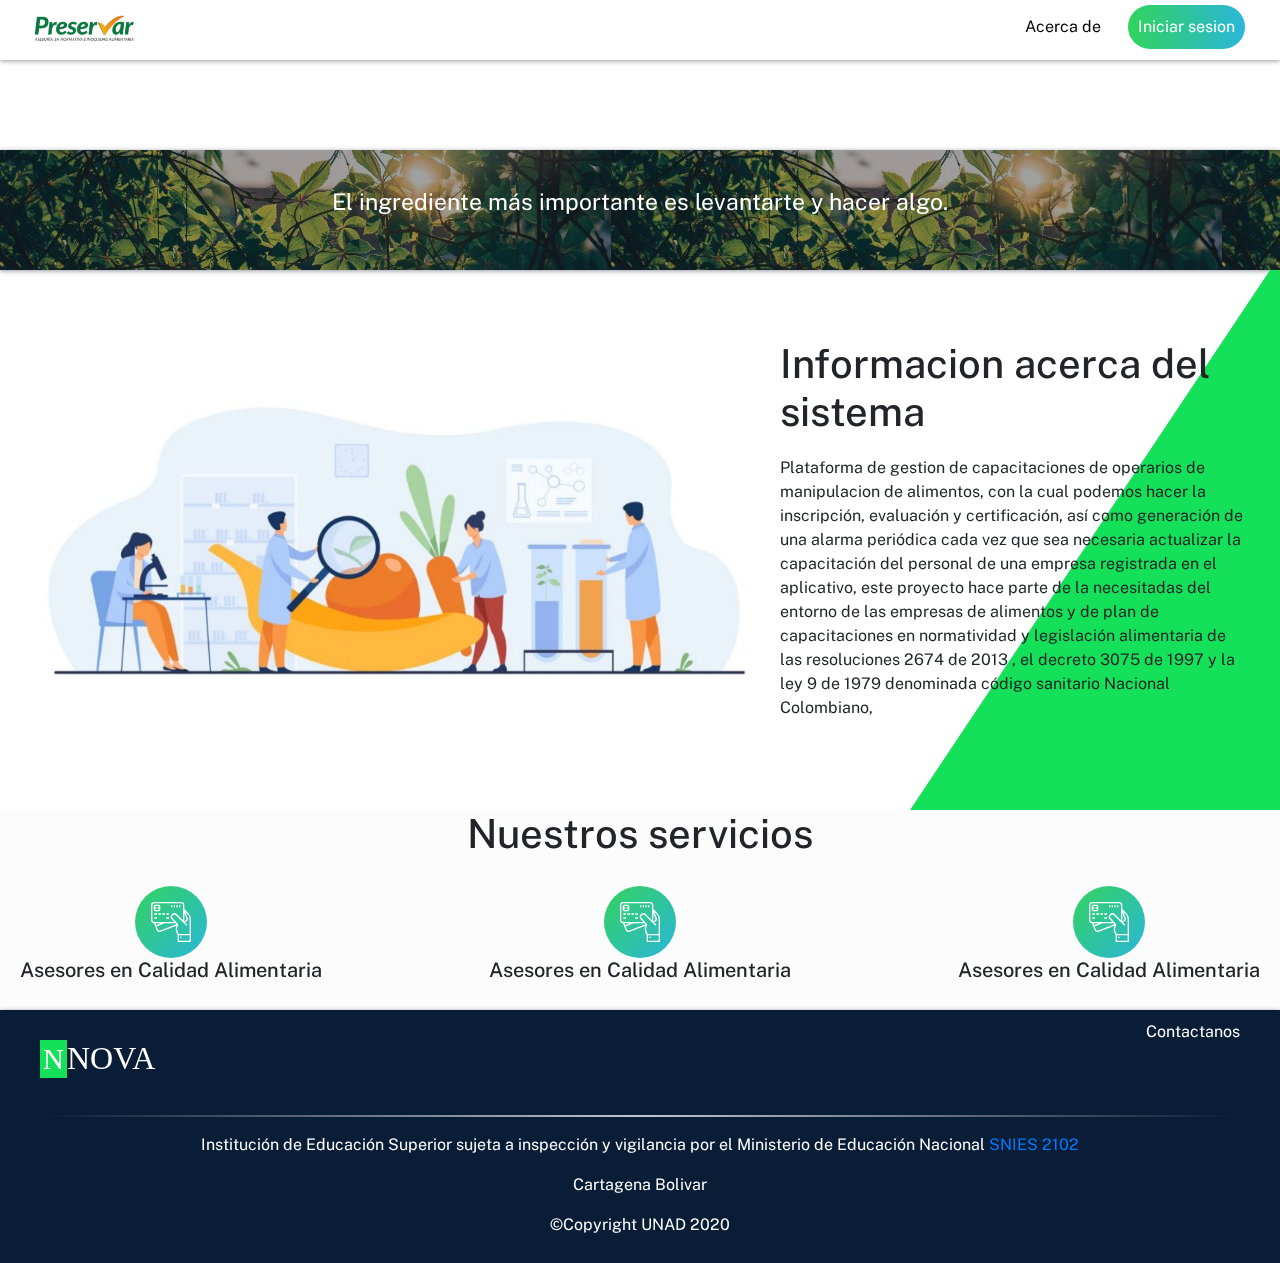
==== commit 5dd1d376: ".." ====
--- a/html/index.html
+++ b/html/index.html
@@ -103,7 +103,7 @@
         <div class="fnd-1"></div>
         <div class="imagen">
             <picture>
-                <img src="../img/bie.jpg" alt="imagen del bienvenida">
+                <img src="../img/bie.JPG" alt="imagen del bienvenida">
             </picture>
         </div>
         <div class="descripcion">
--- a/css/style.css
+++ b/css/style.css
@@ -122,10 +122,11 @@
 .lema {
   margin-top: 90px;
   padding: 49px;
-  background-image: url("../img/bg1.jpg");
+  background-image: url("../img/bg1.JPG");
   background-attachment: fixed;
   box-shadow: 0px 1px 5px hsl(233, 8%, 62%);
   position: relative;
+  padding: 60px;
 }
 .lema div {
   position: absolute;
@@ -139,7 +140,7 @@
   align-items: center;
   color: white;
   font-size: 23px;
-  padding: 20px;
+  
 }
 footer {
   box-shadow: 0px 1px 5px hsl(233, 8%, 62%);
@@ -190,7 +191,7 @@
 }
 .servicios{
 
-  background-color:rgba(110, 106, 106, 0.13) ;
+  background-color:rgba(138, 138, 138, 0.027) ;
   
 }
 .c-servicios{
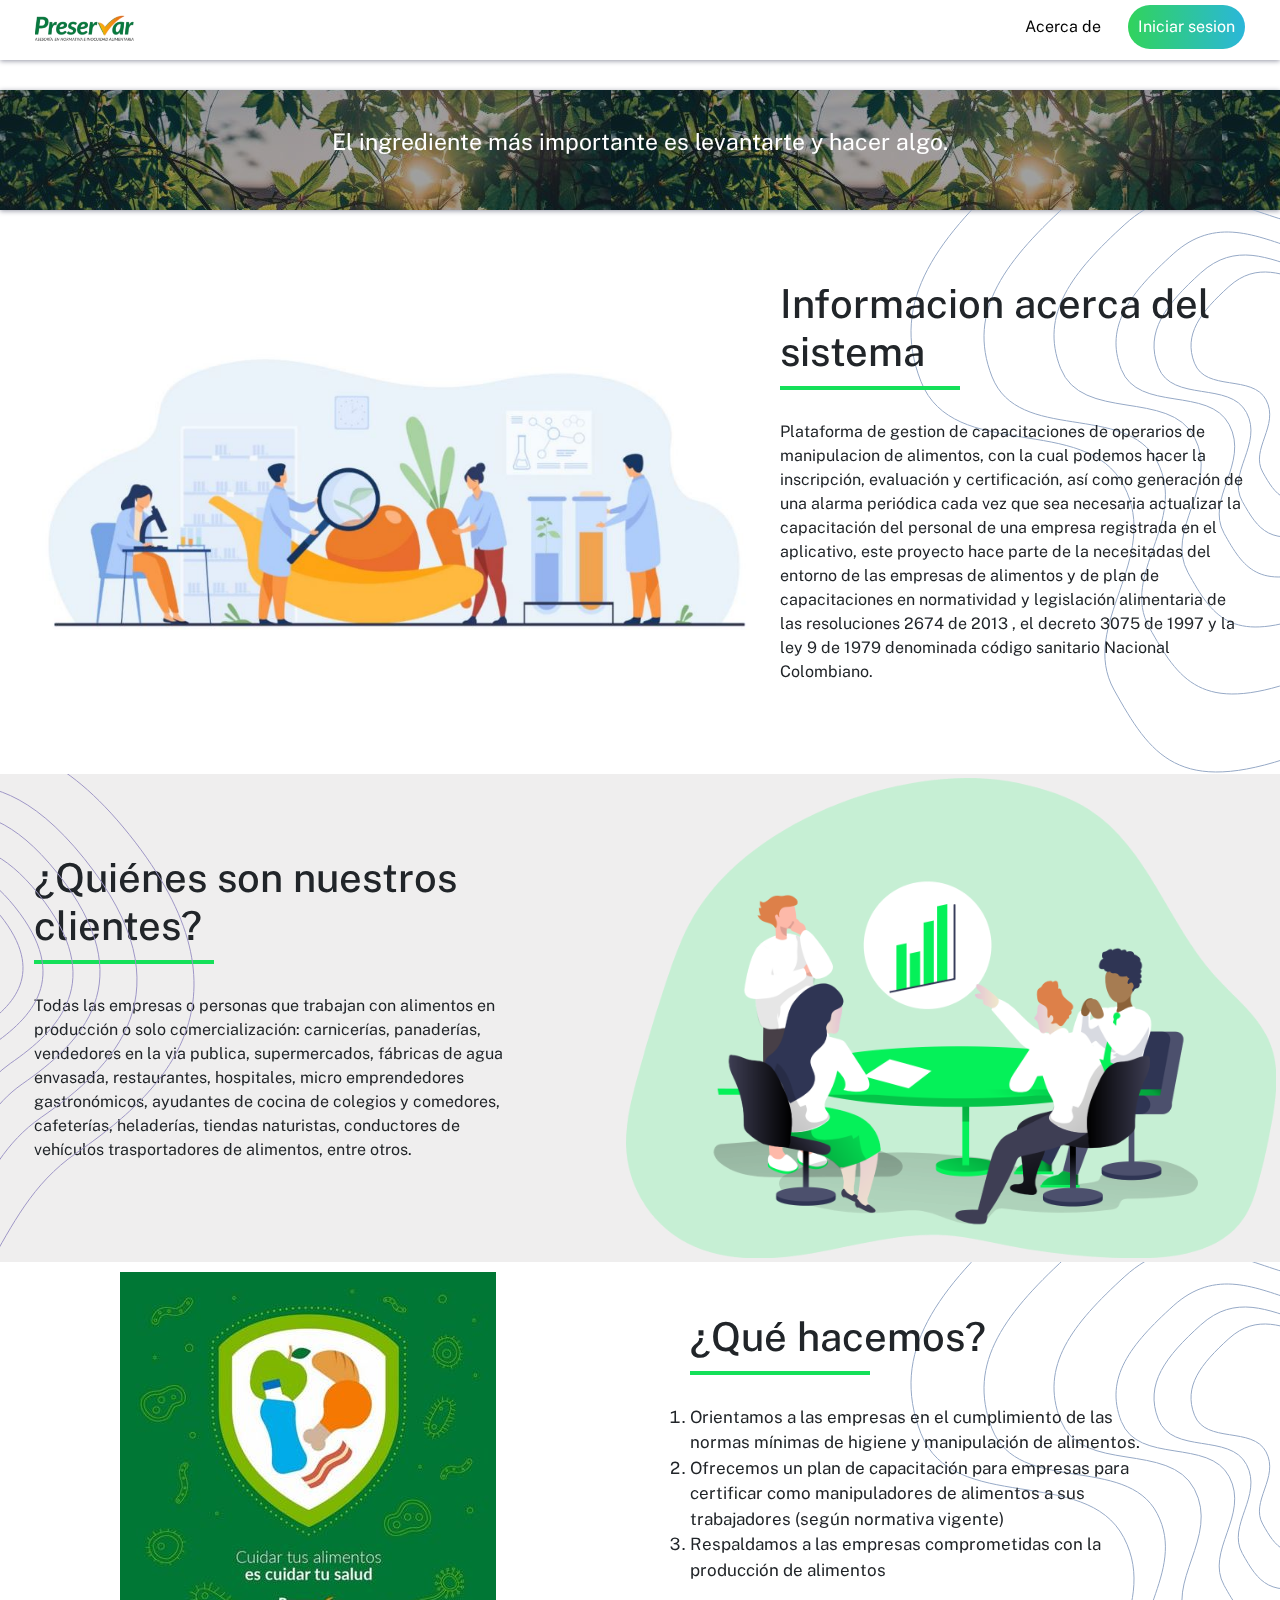
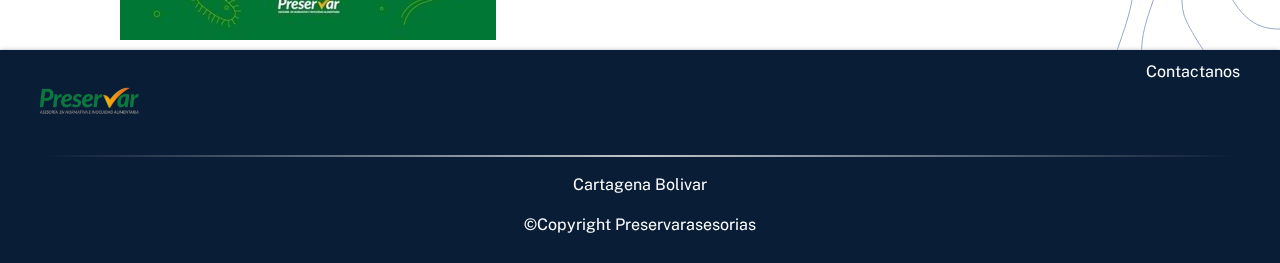
==== commit 76c95d50: "terminando" ====
--- a/html/index.html
+++ b/html/index.html
@@ -8,7 +8,7 @@
     <meta name="description" content="Pagina de capacitaciones de manejo de alimentos">
     <meta name="author" content="NNOVA">
     <meta name="keywords" content="Capacitaciones de manejo de alimentos, empresas productoras de alimentos">
-    <link rel="icon" type="image/png" sizes="32x32" href="../img/logo.png">
+    <link rel="icon" type="image/png" sizes="32x32" href="../img/logoicono.png">
     <title>Acerca de .. </title>
     <!-- CDN DE DE LAS FUENTES DE GOOGLE -->
     <link href="https://fonts.googleapis.com/css2?family=Public+Sans:ital,wght@0,400;0,500;1,300;1,600&display=swap"
@@ -71,14 +71,12 @@
                 </div>
                 <div class="sig">
 
-                    <a href="https://www.facebook.com/UniversidadUNAD" target="_blank"><i
-                            class="fab fa-facebook-square"></i></a>
-                    <a href="https://twitter.com/UniversidadUNAD" target="_blank"><i
-                            class="fab fa-twitter-square"></i></a>
-                    <a href="https://www.youtube.com/c/universidadunadTvUnadVirtual" target="_blank"><i
-                            class="fab fa-youtube-square"></i></a>
-                    <a href="https://www.instagram.com/universidadunad/" target="_blank"><i
-                            class="fab fa-instagram-square"></i></a>
+                    <a href="https://www.facebook.com/Preservarasesorias" target="_blank"><i
+                        class="fab fa-facebook-square"></i></a>
+                <a href=" https://www.youtube.com/channel/UC-J3k9MqeuId1q6tLrEkUGw" target="_blank"><i
+                        class="fab fa-youtube-square"></i></a>
+                <a href="https://www.instagram.com/preservarasesorias/" target="_blank"><i
+                        class="fab fa-instagram-square"></i></a>
                 </div>
             </div>
         </div>
@@ -100,7 +98,9 @@
 
     </div>
     <div class="all-bienvenida">
-        <div class="fnd-1"></div>
+        <div class="fnd-1">
+            <svg xmlns="http://www.w3.org/2000/svg" width="436" height="593"><g fill="none" fill-rule="evenodd" stroke="#96A9C6"><path d="M341.639-24.675c-75.703-23.693-153.543-63.212-233.235 8.97C28.71 56.477-21.39 119.709 10.964 201.522c32.354 81.814 164.422 30.855 202.794 103.977 38.373 73.122-45.94 139.485-9.591 204.563 36.35 65.078 64.3 106.787 181.115 65.409 116.816-41.379 106.045-146.664 194.878-208.318 88.833-61.654 184.944-153.953 53.046-318.647S417.341-.98 341.64-24.674z"/><path d="M351.105 13.249c-61.583-19.24-124.905-51.33-189.734 7.283C96.543 79.146 55.786 130.491 82.105 196.925c26.32 66.434 133.755 25.055 164.971 84.43 31.216 59.377-37.372 113.266-7.802 166.11 29.57 52.845 52.306 86.713 147.334 53.113 95.028-33.6 86.267-119.094 158.53-169.158 72.265-50.064 150.45-125.012 43.153-258.747S412.688 32.489 351.105 13.249z"/><path d="M368.812 38.417C318.85 22.72 267.478-3.465 214.883 44.36c-52.594 47.825-85.66 89.72-64.307 143.926 21.353 54.206 108.513 20.443 133.838 68.89 25.325 48.448-30.32 92.418-6.33 135.536 23.99 43.117 42.436 70.752 119.531 43.336 77.095-27.415 69.987-97.173 128.614-138.022 58.627-40.85 122.058-102.003 35.009-211.122-87.049-109.12-142.465-32.788-192.426-48.487z"/><path d="M387.316 69.184c-40.295-12.596-81.728-33.603-124.147 4.768-42.419 38.371-69.087 71.984-51.865 115.475 17.221 43.491 87.518 16.402 107.943 55.273 20.425 38.87-24.453 74.148-5.105 108.743s34.225 56.767 96.404 34.77c62.179-21.996 56.446-77.965 103.73-110.739 47.284-32.774 98.442-81.839 28.236-169.388-70.207-87.55-114.901-26.307-155.196-38.902z"/><path d="M392.083 89.046c-32.91-10.295-66.749-27.467-101.393 3.897-34.643 31.365-56.424 58.84-42.358 94.389 14.065 35.549 71.477 13.407 88.158 45.179 16.682 31.772-19.971 60.609-4.17 88.886 15.803 28.277 27.953 46.4 78.735 28.42 50.782-17.979 46.1-63.727 84.718-90.516 38.617-26.79 80.398-66.895 23.06-138.457-57.339-71.562-93.841-21.503-126.75-31.798z"/><path d="M401.225 103.406c-26.718-8.36-54.191-22.305-82.318 3.165-28.127 25.47-45.81 47.78-34.39 76.649 11.419 28.868 58.03 10.887 71.574 36.688 13.544 25.8-16.214 49.217-3.385 72.18 12.83 22.963 22.694 37.68 63.923 23.08 41.229-14.6 37.428-51.75 68.78-73.505 31.353-21.755 65.275-54.323 18.723-112.435-46.553-58.112-76.188-17.462-102.907-25.822z"/></g></svg>
+        </div>
         <div class="imagen">
             <picture>
                 <img src="../img/bie.JPG" alt="imagen del bienvenida">
@@ -108,81 +108,68 @@
         </div>
         <div class="descripcion">
             <h1>Informacion acerca del sistema</h1>
+            <div class="raya"></div>
             <p>Plataforma de gestion de capacitaciones de operarios de manipulacion de alimentos, con la cual podemos
                 hacer la inscripción, evaluación y certificación, así como generación de una alarma periódica cada vez
                 que sea necesaria actualizar la capacitación del personal de una empresa registrada en el aplicativo,
                 este proyecto hace parte de la necesitadas del entorno de las empresas de alimentos y de plan de
                 capacitaciones en normatividad y legislación alimentaria de las resoluciones 2674 de 2013 , el decreto
-                3075 de 1997 y la ley 9 de 1979 denominada código sanitario Nacional Colombiano,
-            </p>
+                3075 de 1997 y la ley 9 de 1979 denominada código sanitario Nacional Colombiano.
+            </p>
+        </div>
+    </div>
+    <div class="all-bienvenida imp">
+      
+        
+        <div class="descripcion">
+            <div class="fnd-2">
+                <svg xmlns="http://www.w3.org/2000/svg" width="195" height="504"><g fill="none" fill-rule="evenodd" stroke="#9E96C6"><path d="M-162.361 17.325c-75.703-23.693-153.543-63.212-233.235 8.97-79.693 72.182-129.794 135.414-97.44 217.227 32.354 81.814 164.422 30.855 202.794 103.977 38.373 73.122-45.94 139.485-9.591 204.563 36.35 65.078 64.3 106.787 181.115 65.409C-1.902 576.092-12.673 470.807 76.16 409.153c88.833-61.654 184.944-153.953 53.046-318.647S-86.659 41.02-162.36 17.326z"/><path d="M-152.895 55.249c-61.583-19.24-124.905-51.33-189.734 7.283-64.828 58.614-105.585 109.959-79.266 176.393 26.32 66.434 133.755 25.055 164.971 84.43 31.216 59.377-37.372 113.266-7.802 166.11 29.57 52.845 52.306 86.713 147.334 53.113 95.028-33.6 86.267-119.094 158.53-169.158 72.265-50.064 150.45-125.012 43.153-258.747S-91.312 74.489-152.895 55.249z"/><path d="M-135.188 80.417C-185.15 64.72-236.522 38.535-289.117 86.36c-52.594 47.825-85.66 89.72-64.307 143.926 21.353 54.206 108.513 20.443 133.838 68.89 25.325 48.448-30.32 92.418-6.33 135.536 23.99 43.117 42.436 70.752 119.531 43.336 77.095-27.415 69.987-97.173 128.614-138.022 58.627-40.85 122.058-102.003 35.009-211.122-87.049-109.12-142.465-32.788-192.426-48.487z"/><path d="M-116.684 111.184c-40.295-12.596-81.728-33.603-124.147 4.768-42.419 38.371-69.087 71.984-51.865 115.475 17.221 43.491 87.518 16.402 107.943 55.273 20.425 38.87-24.453 74.148-5.105 108.743s34.225 56.767 96.404 34.77c62.179-21.996 56.446-77.965 103.73-110.739 47.284-32.774 98.442-81.839 28.236-169.388-70.207-87.55-114.901-26.307-155.196-38.902z"/><path d="M-111.917 131.046c-32.91-10.295-66.749-27.467-101.393 3.897-34.643 31.365-56.424 58.84-42.358 94.389 14.065 35.549 71.477 13.407 88.158 45.179 16.682 31.772-19.971 60.609-4.17 88.886 15.803 28.277 27.953 46.4 78.735 28.42 50.782-17.979 46.1-63.727 84.718-90.516 38.617-26.79 80.398-66.895 23.06-138.457-57.339-71.562-93.841-21.503-126.75-31.798z"/><path d="M-102.775 145.406c-26.718-8.36-54.191-22.305-82.318 3.165-28.127 25.47-45.81 47.78-34.39 76.649 11.419 28.868 58.03 10.887 71.574 36.688 13.544 25.8-16.214 49.217-3.385 72.18 12.83 22.963 22.694 37.68 63.923 23.08 41.229-14.6 37.428-51.75 68.78-73.505C12.762 261.908 46.684 229.34.132 171.228c-46.553-58.112-76.188-17.462-102.907-25.822z"/></g></svg>
+            </div>
+            <h1>¿Quiénes son nuestros clientes?</h1>
+            <div class="raya"></div>
+            <p>Todas las empresas o personas que trabajan con alimentos en producción o solo comercialización: carnicerías, panaderías, vendedores en la via publica, supermercados, fábricas de agua envasada, restaurantes, hospitales, micro emprendedores gastronómicos, ayudantes de cocina de colegios y comedores, cafeterías, heladerías, tiendas naturistas, conductores de vehículos trasportadores de alimentos, entre otros.
+            </p>
+        </div>
+        <div class="imagen">
+            <picture>
+                <img src="../img/clientes.png" class="imgcliente" alt="imagen del clientes" style="width: 100%; max-width: 650px;">
+            </picture>
+        </div>
+    </div>
+    <div class="all-bienvenida quehacemos">
+        <div class="fnd-1">
+            <svg xmlns="http://www.w3.org/2000/svg" width="436" height="593"><g fill="none" fill-rule="evenodd" stroke="#96A9C6"><path d="M341.639-24.675c-75.703-23.693-153.543-63.212-233.235 8.97C28.71 56.477-21.39 119.709 10.964 201.522c32.354 81.814 164.422 30.855 202.794 103.977 38.373 73.122-45.94 139.485-9.591 204.563 36.35 65.078 64.3 106.787 181.115 65.409 116.816-41.379 106.045-146.664 194.878-208.318 88.833-61.654 184.944-153.953 53.046-318.647S417.341-.98 341.64-24.674z"/><path d="M351.105 13.249c-61.583-19.24-124.905-51.33-189.734 7.283C96.543 79.146 55.786 130.491 82.105 196.925c26.32 66.434 133.755 25.055 164.971 84.43 31.216 59.377-37.372 113.266-7.802 166.11 29.57 52.845 52.306 86.713 147.334 53.113 95.028-33.6 86.267-119.094 158.53-169.158 72.265-50.064 150.45-125.012 43.153-258.747S412.688 32.489 351.105 13.249z"/><path d="M368.812 38.417C318.85 22.72 267.478-3.465 214.883 44.36c-52.594 47.825-85.66 89.72-64.307 143.926 21.353 54.206 108.513 20.443 133.838 68.89 25.325 48.448-30.32 92.418-6.33 135.536 23.99 43.117 42.436 70.752 119.531 43.336 77.095-27.415 69.987-97.173 128.614-138.022 58.627-40.85 122.058-102.003 35.009-211.122-87.049-109.12-142.465-32.788-192.426-48.487z"/><path d="M387.316 69.184c-40.295-12.596-81.728-33.603-124.147 4.768-42.419 38.371-69.087 71.984-51.865 115.475 17.221 43.491 87.518 16.402 107.943 55.273 20.425 38.87-24.453 74.148-5.105 108.743s34.225 56.767 96.404 34.77c62.179-21.996 56.446-77.965 103.73-110.739 47.284-32.774 98.442-81.839 28.236-169.388-70.207-87.55-114.901-26.307-155.196-38.902z"/><path d="M392.083 89.046c-32.91-10.295-66.749-27.467-101.393 3.897-34.643 31.365-56.424 58.84-42.358 94.389 14.065 35.549 71.477 13.407 88.158 45.179 16.682 31.772-19.971 60.609-4.17 88.886 15.803 28.277 27.953 46.4 78.735 28.42 50.782-17.979 46.1-63.727 84.718-90.516 38.617-26.79 80.398-66.895 23.06-138.457-57.339-71.562-93.841-21.503-126.75-31.798z"/><path d="M401.225 103.406c-26.718-8.36-54.191-22.305-82.318 3.165-28.127 25.47-45.81 47.78-34.39 76.649 11.419 28.868 58.03 10.887 71.574 36.688 13.544 25.8-16.214 49.217-3.385 72.18 12.83 22.963 22.694 37.68 63.923 23.08 41.229-14.6 37.428-51.75 68.78-73.505 31.353-21.755 65.275-54.323 18.723-112.435-46.553-58.112-76.188-17.462-102.907-25.822z"/></g></svg>
+        </div>
+        <div class="imagen">
+            <picture>
+                <img src="../img/cuida.JPG" alt="imagen del bienvenida">
+            </picture>
+        </div>
+        <div class="descripcion">
+            <h1>¿Qué hacemos?</h1>
+            <div class="raya"></div>
+            <ol>
+                <li>
+                    Orientamos a las empresas en el cumplimiento de las normas mínimas de higiene y manipulación de alimentos.
+                </li>
+                <li>
+                    Ofrecemos un plan de capacitación para empresas para certificar como manipuladores de alimentos a sus trabajadores (según normativa vigente)
+                </li>
+                <li>
+                    Respaldamos a las empresas comprometidas con la producción de alimentos
+                </li>
+            </ol>
         </div>
     </div>
     
-    <div class="servicios">
-        <h1 class="text-center">Nuestros servicios</h1>
-        <div class="c-servicios text-center">
-            <div>
-                <svg xmlns="http://www.w3.org/2000/svg" width="72" height="72">
-                    <defs>
-                        <linearGradient id="a" x1="0%" x2="99.58%" y1="0%" y2="99.58%">
-                            <stop offset="0%" stop-color="#33D35E" />
-                            <stop offset="100%" stop-color="#2AB6D9" />
-                        </linearGradient>
-                    </defs>
-                    <g fill="none" fill-rule="evenodd">
-                        <circle cx="36" cy="36" r="36" fill="url(#a)" />
-                        <path fill="#FFF" fill-rule="nonzero"
-                            d="M45.984 16a3.336 3.336 0 013.332 3.332v3.727l4.11 4.118a8.72 8.72 0 012.553 6.141v21.994a.666.666 0 01-.667.667H43.32a.666.666 0 01-.667-.667V48.84l-.382-.612a9.632 9.632 0 01-.83-8.553L25.799 45.7a3.332 3.332 0 01-4.307-1.91l-2.504-6.502A3.325 3.325 0 0116 33.99V19.332A3.336 3.336 0 0119.332 16zm8.662 33.316h-10.66v5.33h10.66v-5.33zm-7.996 1.332v1.333h-1.332v-1.333h1.332zm3.675-24.69l2.255 5.855a3.332 3.332 0 01-1.91 4.305l-.683.266 2.465 2.466-.942.942-10.618-10.615a2.222 2.222 0 00-3.209 3.073l5.46 5.957c.196.213.232.53.088.78a8.309 8.309 0 00.169 8.534l.289.462h10.957V33.318a7.379 7.379 0 00-2.162-5.198l-2.159-2.163zm-9.798 11.36H29.565v.004l-7.953 3.065 1.124 2.923a1.999 1.999 0 002.584 1.147l16.073-6.195-.866-.944zm-14.658.004h-5.44l.702 1.824 4.738-1.824zm20.115-19.99H19.332a2 2 0 00-2 2V33.99a2 2 0 002 2h19.974l-2.602-2.843a3.555 3.555 0 015.13-4.916l6.104 6.105c.025-.114.04-.23.045-.346V23.582l-.006-.015h.006v-4.235a2 2 0 00-1.999-2zm3.332 9.712v6.946a3.332 3.332 0 01-.282 1.333l1.156-.446a1.999 1.999 0 001.148-2.584l-2.022-5.25zm-27.32 4.281v1.333h-2.664v-1.333h2.665zm11.994 0v1.333h-2.665v-1.333h2.665zm-11.993-3.998v1.333h-2.665v-1.333h2.665zm3.998 0v1.333h-2.666v-1.333h2.666zm3.998 0v1.333h-2.666v-1.333h2.666zm3.997 0v1.333h-2.665v-1.333h2.665zm-10.394-8.662c.957 0 1.732.776 1.732 1.733v3.198c0 .957-.775 1.732-1.732 1.732h-3.198a1.732 1.732 0 01-1.733-1.732v-3.198c0-.957.776-1.733 1.733-1.733zm0 1.333h-3.198a.4.4 0 00-.4.4v.932h1.332v1.333h-1.332v.933c0 .22.179.4.4.4h3.198a.4.4 0 00.4-.4v-.933h-1.333V21.33h1.333v-.932a.4.4 0 00-.4-.4zm21.722-.666v1.998h-1.333v-1.998h1.333zm-2.666 0v1.998H41.32v-1.998h1.332zm-2.665 0v1.998h-1.332v-1.998h1.332zm-2.665 0v1.998h-1.333v-1.998h1.333z" />
-                    </g>
-                </svg>
-                <h5>Asesores en Calidad Alimentaria</h5>
-
-            </div>
-            <div>
-                <svg xmlns="http://www.w3.org/2000/svg" width="72" height="72">
-                    <defs>
-                        <linearGradient id="a" x1="0%" x2="99.58%" y1="0%" y2="99.58%">
-                            <stop offset="0%" stop-color="#33D35E" />
-                            <stop offset="100%" stop-color="#2AB6D9" />
-                        </linearGradient>
-                    </defs>
-                    <g fill="none" fill-rule="evenodd">
-                        <circle cx="36" cy="36" r="36" fill="url(#a)" />
-                        <path fill="#FFF" fill-rule="nonzero"
-                            d="M45.984 16a3.336 3.336 0 013.332 3.332v3.727l4.11 4.118a8.72 8.72 0 012.553 6.141v21.994a.666.666 0 01-.667.667H43.32a.666.666 0 01-.667-.667V48.84l-.382-.612a9.632 9.632 0 01-.83-8.553L25.799 45.7a3.332 3.332 0 01-4.307-1.91l-2.504-6.502A3.325 3.325 0 0116 33.99V19.332A3.336 3.336 0 0119.332 16zm8.662 33.316h-10.66v5.33h10.66v-5.33zm-7.996 1.332v1.333h-1.332v-1.333h1.332zm3.675-24.69l2.255 5.855a3.332 3.332 0 01-1.91 4.305l-.683.266 2.465 2.466-.942.942-10.618-10.615a2.222 2.222 0 00-3.209 3.073l5.46 5.957c.196.213.232.53.088.78a8.309 8.309 0 00.169 8.534l.289.462h10.957V33.318a7.379 7.379 0 00-2.162-5.198l-2.159-2.163zm-9.798 11.36H29.565v.004l-7.953 3.065 1.124 2.923a1.999 1.999 0 002.584 1.147l16.073-6.195-.866-.944zm-14.658.004h-5.44l.702 1.824 4.738-1.824zm20.115-19.99H19.332a2 2 0 00-2 2V33.99a2 2 0 002 2h19.974l-2.602-2.843a3.555 3.555 0 015.13-4.916l6.104 6.105c.025-.114.04-.23.045-.346V23.582l-.006-.015h.006v-4.235a2 2 0 00-1.999-2zm3.332 9.712v6.946a3.332 3.332 0 01-.282 1.333l1.156-.446a1.999 1.999 0 001.148-2.584l-2.022-5.25zm-27.32 4.281v1.333h-2.664v-1.333h2.665zm11.994 0v1.333h-2.665v-1.333h2.665zm-11.993-3.998v1.333h-2.665v-1.333h2.665zm3.998 0v1.333h-2.666v-1.333h2.666zm3.998 0v1.333h-2.666v-1.333h2.666zm3.997 0v1.333h-2.665v-1.333h2.665zm-10.394-8.662c.957 0 1.732.776 1.732 1.733v3.198c0 .957-.775 1.732-1.732 1.732h-3.198a1.732 1.732 0 01-1.733-1.732v-3.198c0-.957.776-1.733 1.733-1.733zm0 1.333h-3.198a.4.4 0 00-.4.4v.932h1.332v1.333h-1.332v.933c0 .22.179.4.4.4h3.198a.4.4 0 00.4-.4v-.933h-1.333V21.33h1.333v-.932a.4.4 0 00-.4-.4zm21.722-.666v1.998h-1.333v-1.998h1.333zm-2.666 0v1.998H41.32v-1.998h1.332zm-2.665 0v1.998h-1.332v-1.998h1.332zm-2.665 0v1.998h-1.333v-1.998h1.333z" />
-                    </g>
-                </svg>
-                <h5>Asesores en Calidad Alimentaria</h5>
-
-            </div>
-            <div>
-                <svg xmlns="http://www.w3.org/2000/svg" width="72" height="72">
-                    <defs>
-                        <linearGradient id="a" x1="0%" x2="99.58%" y1="0%" y2="99.58%">
-                            <stop offset="0%" stop-color="#33D35E" />
-                            <stop offset="100%" stop-color="#2AB6D9" />
-                        </linearGradient>
-                    </defs>
-                    <g fill="none" fill-rule="evenodd">
-                        <circle cx="36" cy="36" r="36" fill="url(#a)" />
-                        <path fill="#FFF" fill-rule="nonzero"
-                            d="M45.984 16a3.336 3.336 0 013.332 3.332v3.727l4.11 4.118a8.72 8.72 0 012.553 6.141v21.994a.666.666 0 01-.667.667H43.32a.666.666 0 01-.667-.667V48.84l-.382-.612a9.632 9.632 0 01-.83-8.553L25.799 45.7a3.332 3.332 0 01-4.307-1.91l-2.504-6.502A3.325 3.325 0 0116 33.99V19.332A3.336 3.336 0 0119.332 16zm8.662 33.316h-10.66v5.33h10.66v-5.33zm-7.996 1.332v1.333h-1.332v-1.333h1.332zm3.675-24.69l2.255 5.855a3.332 3.332 0 01-1.91 4.305l-.683.266 2.465 2.466-.942.942-10.618-10.615a2.222 2.222 0 00-3.209 3.073l5.46 5.957c.196.213.232.53.088.78a8.309 8.309 0 00.169 8.534l.289.462h10.957V33.318a7.379 7.379 0 00-2.162-5.198l-2.159-2.163zm-9.798 11.36H29.565v.004l-7.953 3.065 1.124 2.923a1.999 1.999 0 002.584 1.147l16.073-6.195-.866-.944zm-14.658.004h-5.44l.702 1.824 4.738-1.824zm20.115-19.99H19.332a2 2 0 00-2 2V33.99a2 2 0 002 2h19.974l-2.602-2.843a3.555 3.555 0 015.13-4.916l6.104 6.105c.025-.114.04-.23.045-.346V23.582l-.006-.015h.006v-4.235a2 2 0 00-1.999-2zm3.332 9.712v6.946a3.332 3.332 0 01-.282 1.333l1.156-.446a1.999 1.999 0 001.148-2.584l-2.022-5.25zm-27.32 4.281v1.333h-2.664v-1.333h2.665zm11.994 0v1.333h-2.665v-1.333h2.665zm-11.993-3.998v1.333h-2.665v-1.333h2.665zm3.998 0v1.333h-2.666v-1.333h2.666zm3.998 0v1.333h-2.666v-1.333h2.666zm3.997 0v1.333h-2.665v-1.333h2.665zm-10.394-8.662c.957 0 1.732.776 1.732 1.733v3.198c0 .957-.775 1.732-1.732 1.732h-3.198a1.732 1.732 0 01-1.733-1.732v-3.198c0-.957.776-1.733 1.733-1.733zm0 1.333h-3.198a.4.4 0 00-.4.4v.932h1.332v1.333h-1.332v.933c0 .22.179.4.4.4h3.198a.4.4 0 00.4-.4v-.933h-1.333V21.33h1.333v-.932a.4.4 0 00-.4-.4zm21.722-.666v1.998h-1.333v-1.998h1.333zm-2.666 0v1.998H41.32v-1.998h1.332zm-2.665 0v1.998h-1.332v-1.998h1.332zm-2.665 0v1.998h-1.333v-1.998h1.333z" />
-                    </g>
-                </svg>
-                <h5>Asesores en Calidad Alimentaria</h5>
-
-            </div>
-            
-        </div>
-
-    </div>
+    
 
     <footer>
         <div class="contactos">
-            <div class="">
-                <div class="logo">
-                    <h2><span>N</span>NOVA</h2>
-                </div>
+            <div class="logo">
+                <picture>
+                    <img src="../img/logo.png" class="logoimg" alt="">
+                </picture>
             </div>
             <div>
                 <div>
@@ -190,13 +177,11 @@
                 </div>
                 <div class="sig">
 
-                    <a href="https://www.facebook.com/UniversidadUNAD" target="_blank"><i
+                    <a href="https://www.facebook.com/Preservarasesorias" target="_blank"><i
                             class="fab fa-facebook-square"></i></a>
-                    <a href="https://twitter.com/UniversidadUNAD" target="_blank"><i
-                            class="fab fa-twitter-square"></i></a>
-                    <a href="https://www.youtube.com/c/universidadunadTvUnadVirtual" target="_blank"><i
+                    <a href=" https://www.youtube.com/channel/UC-J3k9MqeuId1q6tLrEkUGw" target="_blank"><i
                             class="fab fa-youtube-square"></i></a>
-                    <a href="https://www.instagram.com/universidadunad/" target="_blank"><i
+                    <a href="https://www.instagram.com/preservarasesorias/" target="_blank"><i
                             class="fab fa-instagram-square"></i></a>
                 </div>
             </div>
@@ -204,15 +189,16 @@
         <hr>
         <div class="datosuniversidad">
             <p>
-                Institución de Educación Superior sujeta a inspección y vigilancia por el Ministerio de Educación
-                Nacional
-                <a href="#">SNIES 2102</a>
+                
             </p>
             <p>
                 Cartagena Bolivar
             </p>
             <p>
-                ©Copyright UNAD 2020
+                <div class="logo">
+                    ©Copyright Preservarasesorias
+                </div>
+                
             </p>
         </div>
     </footer>
--- a/css/style.css
+++ b/css/style.css
@@ -19,8 +19,9 @@
   height: 60px;
   width: 100%;
   z-index: 1000;
-  position: sticky;
+  position: fixed;
   top: 0;
+
   background-color: white;
   align-items: center;
   justify-content: space-between;
@@ -32,6 +33,7 @@
 .logo h2,
 span {
   font-family: "Times New Roman", Times, serif;
+  display: inline;
 }
 
 .logo span {
@@ -103,16 +105,36 @@
   
   /* background:linear-gradient(to right, hsl(136, 65%, 51%), hsl(192, 70%, 51%)); */
   position: absolute;
-  /* border-radius: 600px 0px 20px 600px; */
+  
   height: 300px;
   width: 400px;
   right: 0;
-  bottom: 0;
+  top: -30px;
   z-index: 1;
   right: -30px;
-  border-left: 400px solid transparent;
-  border-right: 0px solid transparent;
-  border-bottom: 600px solid var(--colorGeneral);
+  
+}
+.fnd-2{
+  position: absolute;
+  
+  height: 300px;
+  width: 400px;
+  left: 0;
+  top: -30px;
+  z-index: 1;
+  right: -30px;
+}
+.imp{
+  padding: 4px;
+  background:rgba(212, 209, 209, 0.37);
+}
+.raya{
+  padding: 2px;
+  background-color: var(--colorGeneral);
+  width: 180px;
+
+  margin-top: -10px;
+  margin-bottom: 30px;
 }
 
 .btn-salir {
@@ -189,17 +211,27 @@
   border: none;
   font-size: 20px;
 }
+.quehacemos{
+  padding: 10px 120px;
+}
 .servicios{
 
   background-color:rgba(138, 138, 138, 0.027) ;
-  
+  padding: 20px;
+  position: relative;overflow: hidden;
+  
+}
+ol li{
+  font-size: 17px;
 }
 .c-servicios{
   padding: 20px;
-  flex-wrap: wrap;
-  display:flex;
-  justify-content:space-between;
-}
+  display: grid;
+  grid-template-columns: 1fr 1fr 1fr;
+  grid-gap: 20px;
+  z-index: 500;
+}
+
 @media screen and (max-width: 900px) {
   .c-servicios{
     display: block;
@@ -313,7 +345,7 @@
     justify-content: center;
     flex-direction: column;
     align-items: center;
-    margin-top: 90px;
+    margin-top: 150px;
     
   
   }
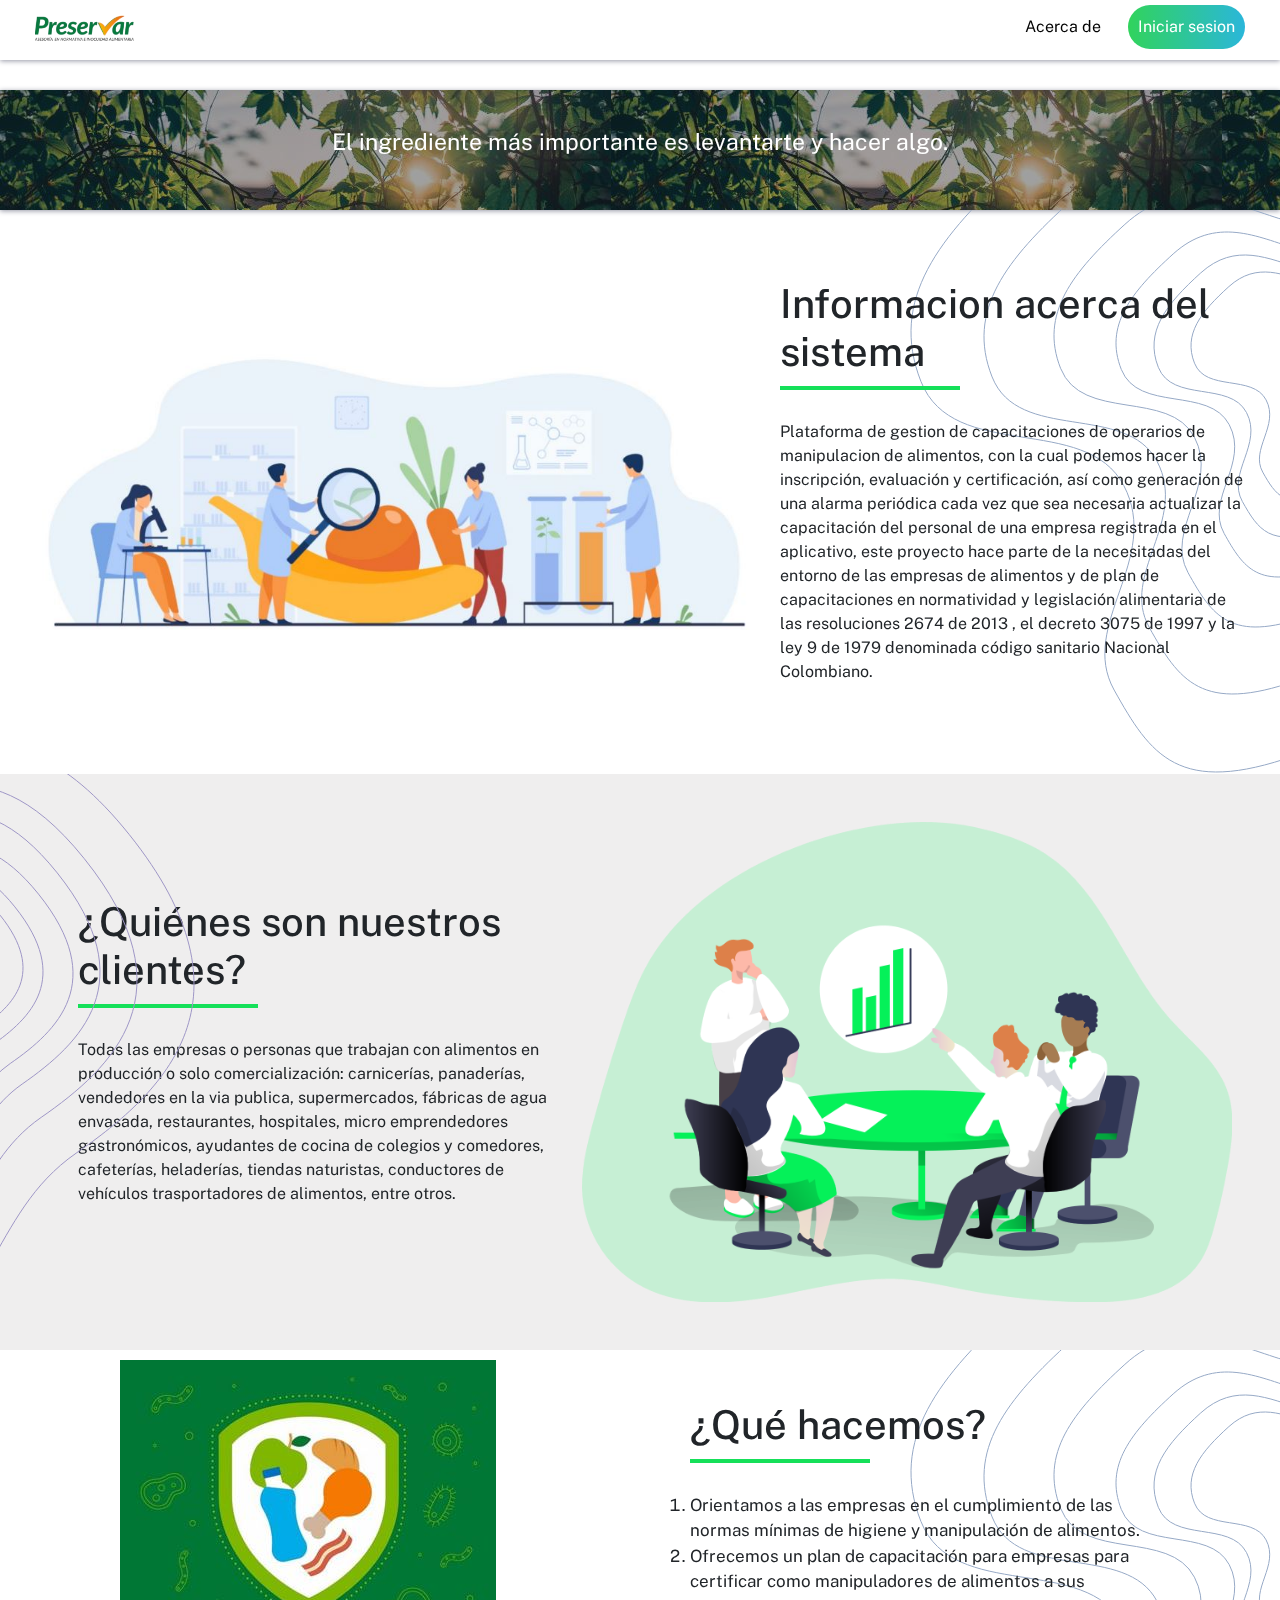
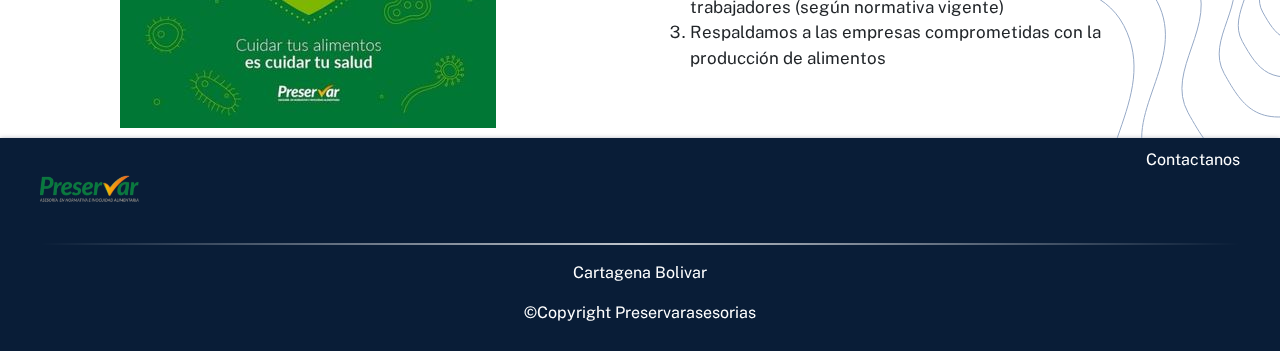
==== commit ab25687f: ".." ====
--- a/html/index.html
+++ b/html/index.html
@@ -118,7 +118,7 @@
             </p>
         </div>
     </div>
-    <div class="all-bienvenida imp">
+    <div class="all-bienvenida imp p-5">
       
         
         <div class="descripcion">
@@ -148,7 +148,7 @@
         <div class="descripcion">
             <h1>¿Qué hacemos?</h1>
             <div class="raya"></div>
-            <ol>
+            <ol class="">
                 <li>
                     Orientamos a las empresas en el cumplimiento de las normas mínimas de higiene y manipulación de alimentos.
                 </li>
--- a/css/style.css
+++ b/css/style.css
@@ -233,8 +233,14 @@
 }
 
 @media screen and (max-width: 900px) {
+  ol{
+    margin-left: 40px;
+  }
   .c-servicios{
     display: block;
+  }
+  .quehacemos{
+    padding: 10px;
   }
   .c-servicios div{
     margin-bottom: 60px;
